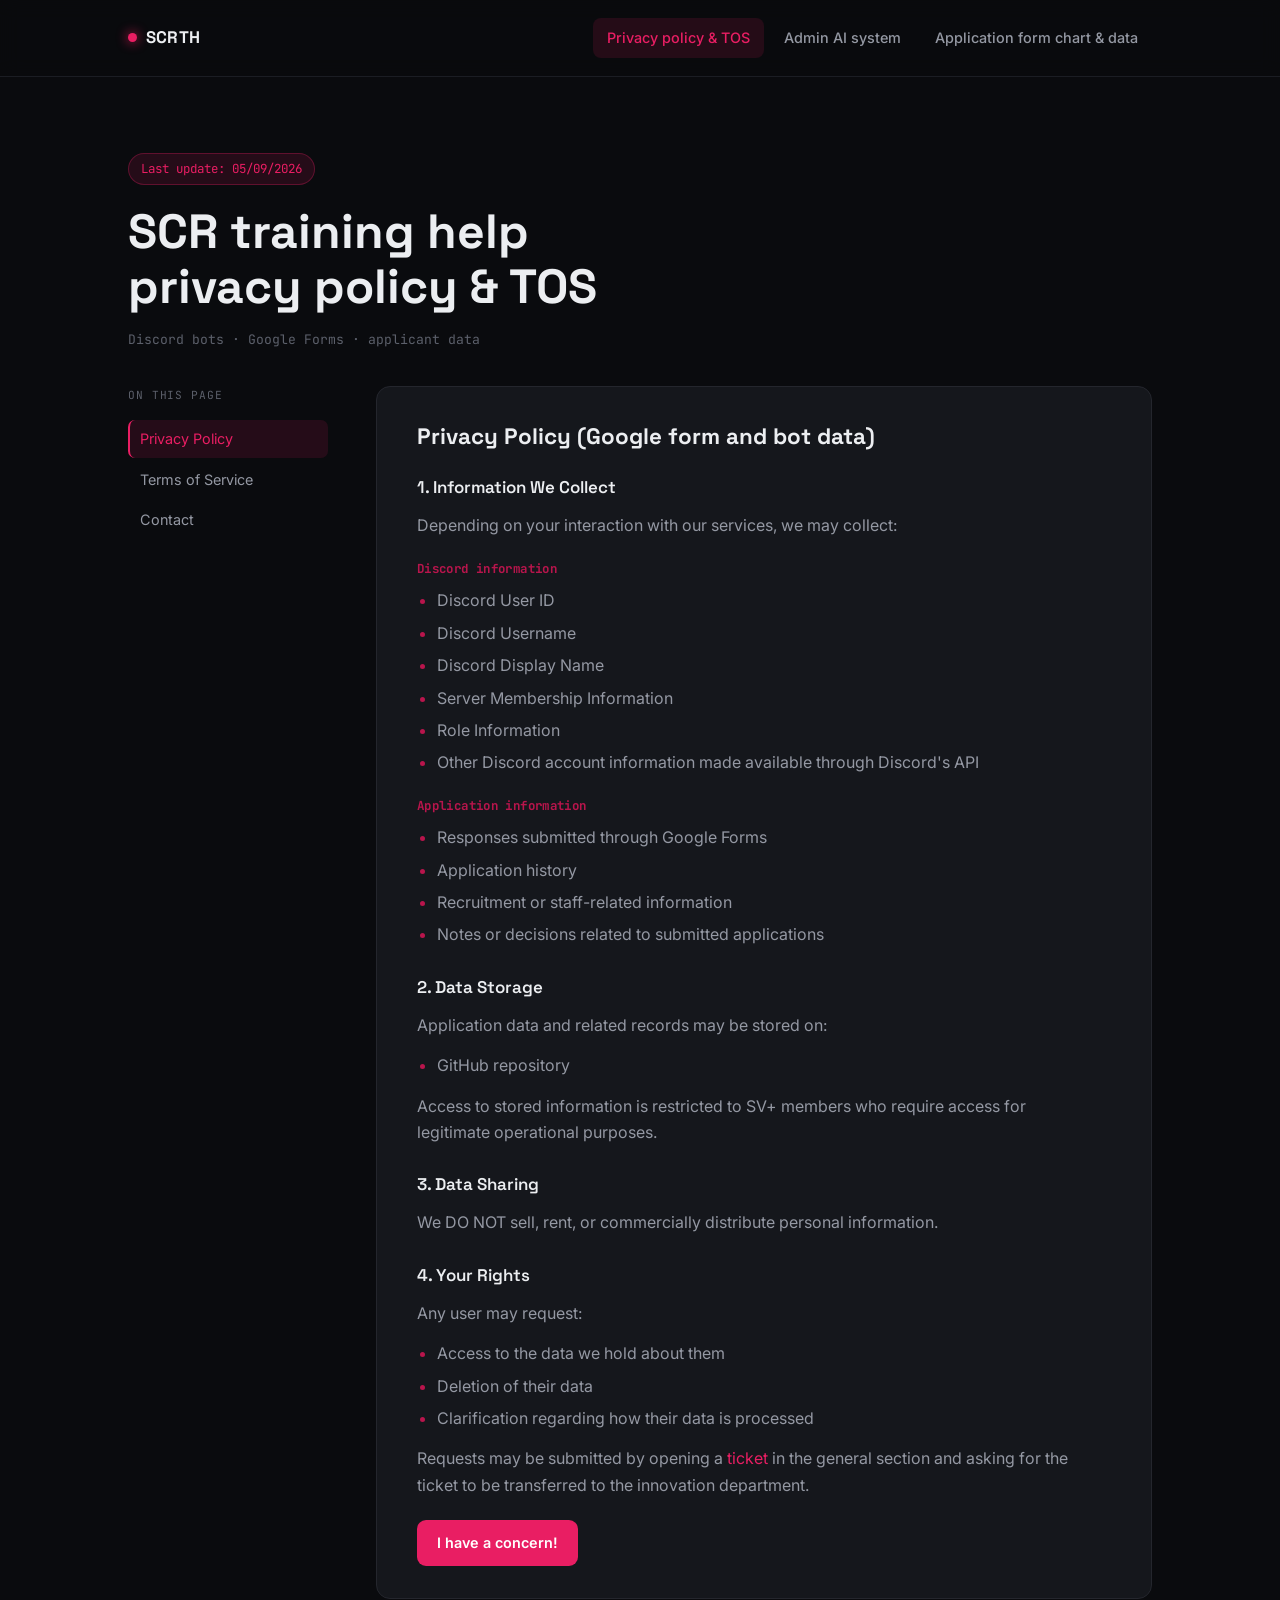
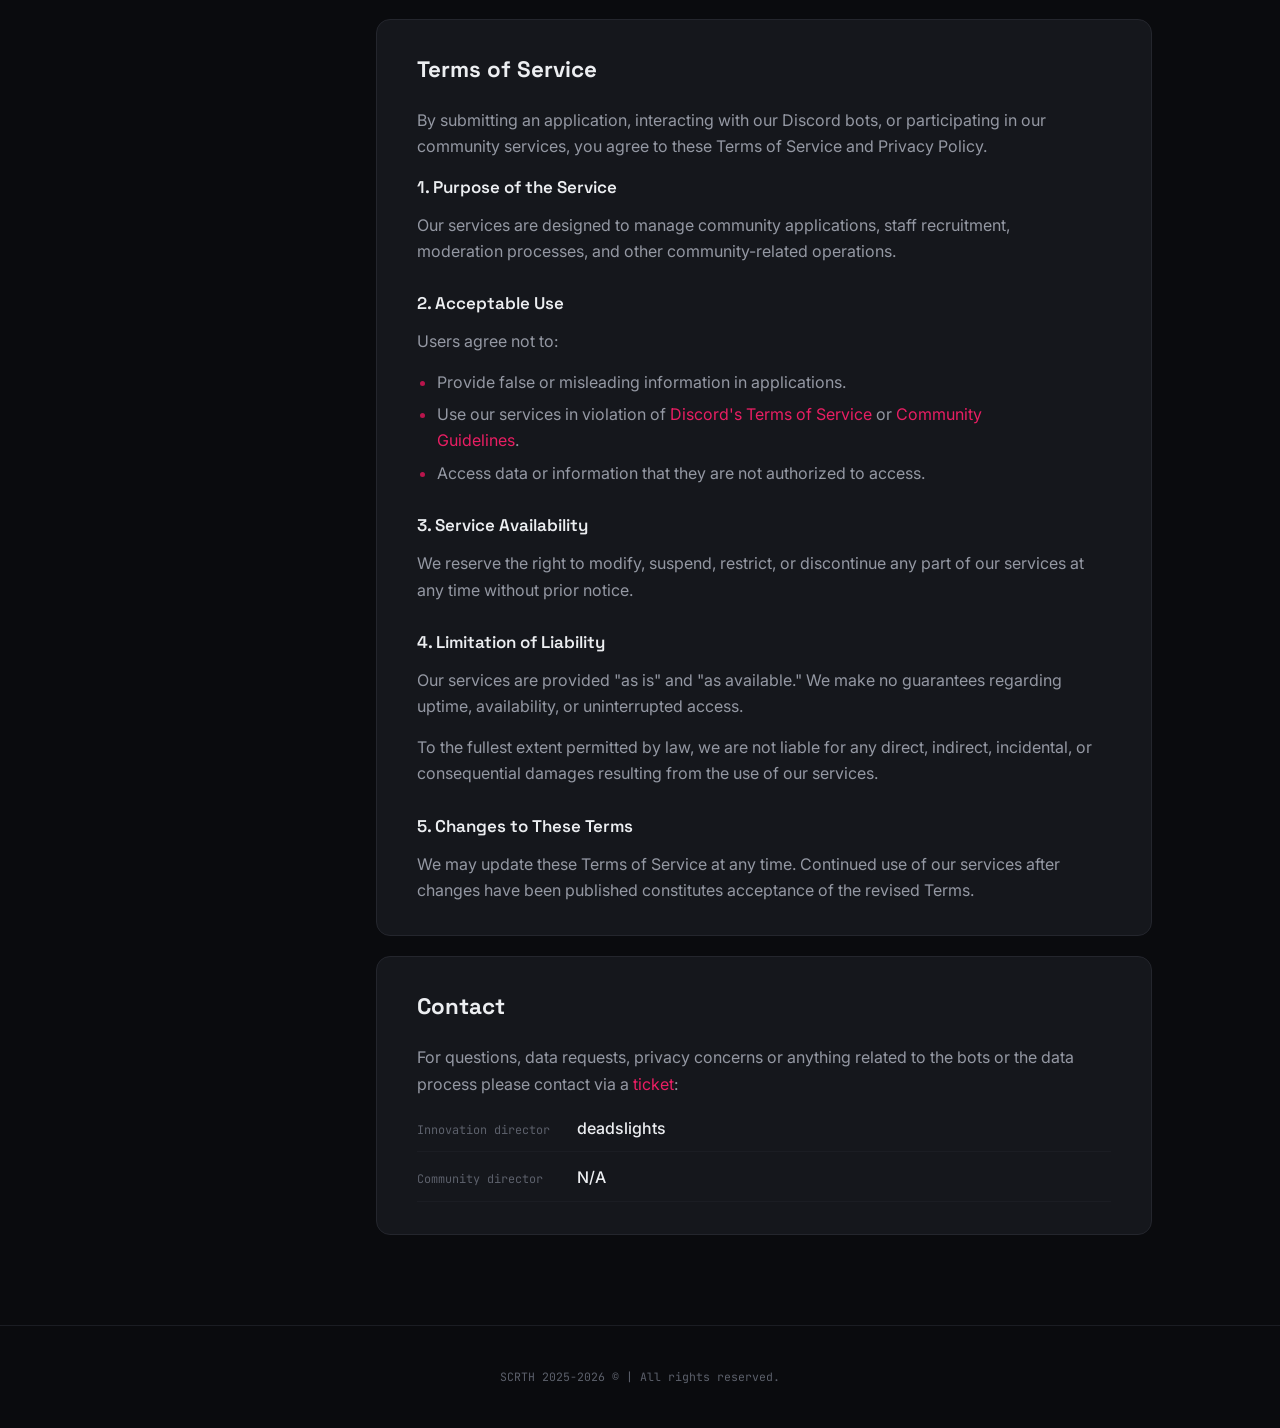
==== index.html @ 55c72d07 "Add files via upload" ====
<!DOCTYPE html>
<html lang="fr">
<head>
<meta charset="UTF-8">
<meta name="viewport" content="width=device-width, initial-scale=1.0">
<title>SCRTH — Privacy Policy &amp; TOS</title>
<link rel="stylesheet" href="style.css">
</head>
<body>

<header class="site-header">
  <div class="header-inner">
    <span class="brand">SCRTH</span>
    <nav class="top-nav" aria-label="Navigation principale">
      <a href="index.html" class="active">Privacy policy &amp; TOS</a>
      <a href="admin-ai-system.html">Admin AI system</a>
      <a href="application-form-chart-data.html">Application form chart &amp; data</a>
    </nav>
    <button class="nav-toggle" id="navToggle" aria-label="Ouvrir le menu" aria-expanded="false">
      <span></span><span></span><span></span>
    </button>
  </div>
  <nav class="mobile-nav" id="mobileNav" aria-label="Navigation mobile">
    <a href="index.html" class="active">Privacy policy &amp; TOS</a>
    <a href="admin-ai-system.html">Admin AI system</a>
    <a href="application-form-chart-data.html">Application form chart &amp; data</a>
  </nav>
</header>

<main>
  <section class="hero">
    <span class="eyebrow">Last update: 05/09/2026</span>
    <h1>SCR training help<br>privacy policy &amp; TOS</h1>
    <p class="updated">Discord bots · Google Forms · applicant data</p>
  </section>

  <div class="page">
    <aside class="toc" aria-label="Table des matières">
      <p class="toc-label">On this page</p>
      <a href="#privacy-policy">Privacy Policy</a>
      <a href="#terms-of-service">Terms of Service</a>
      <a href="#contact">Contact</a>
    </aside>

    <article class="content">

      <section class="card" id="privacy-policy">
        <h2>Privacy Policy (Google form and bot data)</h2>

        <h3>1. Information We Collect</h3>
        <p>Depending on your interaction with our services, we may collect:</p>

        <h4>Discord information</h4>
        <ul>
          <li>Discord User ID</li>
          <li>Discord Username</li>
          <li>Discord Display Name</li>
          <li>Server Membership Information</li>
          <li>Role Information</li>
          <li>Other Discord account information made available through Discord's API</li>
        </ul>

        <h4>Application information</h4>
        <ul>
          <li>Responses submitted through Google Forms</li>
          <li>Application history</li>
          <li>Recruitment or staff-related information</li>
          <li>Notes or decisions related to submitted applications</li>
        </ul>

        <h3>2. Data Storage</h3>
        <p>Application data and related records may be stored on:</p>
        <ul>
          <li>GitHub repository</li>
        </ul>
        <p>Access to stored information is restricted to SV+ members who require access for legitimate operational purposes.</p>

        <h3>3. Data Sharing</h3>
        <p>We DO NOT sell, rent, or commercially distribute personal information.</p>

        <h3>4. Your Rights</h3>
        <p>Any user may request:</p>
        <ul>
          <li>Access to the data we hold about them</li>
          <li>Deletion of their data</li>
          <li>Clarification regarding how their data is processed</li>
        </ul>
        <p>Requests may be submitted by opening a <a href="https://discord.com/channels/1421603145074737254/1421763128852615219" target="_blank" rel="noopener">ticket</a> in the general section and asking for the ticket to be transferred to the innovation department.</p>

        <a class="cta" href="https://discord.com/channels/1421603145074737254/1421763128852615219" target="_blank" rel="noopener">I have a concern!</a>
      </section>

      <section class="card" id="terms-of-service">
        <h2>Terms of Service</h2>
        <p>By submitting an application, interacting with our Discord bots, or participating in our community services, you agree to these Terms of Service and Privacy Policy.</p>

        <h3>1. Purpose of the Service</h3>
        <p>Our services are designed to manage community applications, staff recruitment, moderation processes, and other community-related operations.</p>

        <h3>2. Acceptable Use</h3>
        <p>Users agree not to:</p>
        <ul>
          <li>Provide false or misleading information in applications.</li>
          <li>Use our services in violation of <a href="https://discord.com/terms" target="_blank" rel="noopener">Discord's Terms of Service</a> or <a href="https://discord.com/guidelines" target="_blank" rel="noopener">Community Guidelines</a>.</li>
          <li>Access data or information that they are not authorized to access.</li>
        </ul>

        <h3>3. Service Availability</h3>
        <p>We reserve the right to modify, suspend, restrict, or discontinue any part of our services at any time without prior notice.</p>

        <h3>4. Limitation of Liability</h3>
        <p>Our services are provided "as is" and "as available." We make no guarantees regarding uptime, availability, or uninterrupted access.</p>
        <p>To the fullest extent permitted by law, we are not liable for any direct, indirect, incidental, or consequential damages resulting from the use of our services.</p>

        <h3>5. Changes to These Terms</h3>
        <p>We may update these Terms of Service at any time. Continued use of our services after changes have been published constitutes acceptance of the revised Terms.</p>
      </section>

      <section class="card" id="contact">
        <h2>Contact</h2>
        <p>For questions, data requests, privacy concerns or anything related to the bots or the data process please contact via a <a href="https://discord.com/channels/1421603145074737254/1421763128852615219" target="_blank" rel="noopener">ticket</a>:</p>

        <dl class="contact-list">
          <div>
            <dt>Innovation director</dt>
            <dd>deadslights</dd>
          </div>
          <div>
            <dt>Community director</dt>
            <dd>N/A</dd>
          </div>
        </dl>
      </section>

    </article>
  </div>
</main>

<footer class="site-footer">
  <p>SCRTH 2025-2026 © | All rights reserved.</p>
</footer>

<script src="script.js"></script>
</body>
</html>
---- style.css ----
/* ============================================================
   SCRTH — visual identity inspired by sectly.online
   Dark dev-portfolio surface, amber signal accent, mono tags.
   ============================================================ */

@import url('https://fonts.googleapis.com/css2?family=Space+Grotesk:wght@500;600;700&family=Inter:wght@400;500;600&family=JetBrains+Mono:wght@400;500&display=swap');

:root{
  --bg:            #0a0b0e;
  --bg-raised:     #131519;
  --bg-card:       #15171c;
  --border:        #24262d;
  --border-soft:   #1b1d23;
  --text:          #eceef1;
  --text-dim:      #9498a3;
  --text-faint:    #5c606b;
  --accent:        #e91e63;
  --accent-dim:    #b8154c;
  --accent-soft:   rgba(233, 30, 99, 0.12);

  --font-display: 'Space Grotesk', 'Inter', sans-serif;
  --font-body: 'Inter', -apple-system, BlinkMacSystemFont, 'Segoe UI', sans-serif;
  --font-mono: 'JetBrains Mono', ui-monospace, monospace;
}

*{ box-sizing: border-box; }
html{ scroll-behavior: smooth; }
@media (prefers-reduced-motion: reduce){ html{ scroll-behavior: auto; } }

body{
  margin: 0;
  background: var(--bg);
  color: var(--text);
  font-family: var(--font-body);
  line-height: 1.65;
  -webkit-font-smoothing: antialiased;
}

a{ color: var(--accent); text-decoration: none; }
a:hover{ color: #ff6b9a; }
a:focus-visible, button:focus-visible{
  outline: 2px solid var(--accent);
  outline-offset: 3px;
}

code, .mono{ font-family: var(--font-mono); }

/* ---------- Header ---------- */

.site-header{
  position: sticky;
  top: 0;
  z-index: 30;
  background: rgba(10, 11, 14, 0.85);
  backdrop-filter: blur(10px);
  border-bottom: 1px solid var(--border-soft);
}

.header-inner{
  max-width: 1080px;
  margin: 0 auto;
  padding: 18px 28px;
  display: flex;
  align-items: center;
  justify-content: space-between;
  gap: 24px;
}

.brand{
  display: flex;
  align-items: center;
  gap: 9px;
  font-family: var(--font-display);
  font-weight: 700;
  font-size: 1.05rem;
  letter-spacing: 0.01em;
  color: var(--text);
}
.brand::before{
  content: "";
  width: 9px;
  height: 9px;
  border-radius: 50%;
  background: var(--accent);
  box-shadow: 0 0 12px var(--accent);
}

.top-nav{ display: flex; gap: 6px; }

.top-nav a{
  font-size: 0.9rem;
  font-weight: 500;
  color: var(--text-dim);
  padding: 8px 14px;
  border-radius: 8px;
}
.top-nav a:hover{ color: var(--text); background: var(--bg-raised); }
.top-nav a.active{ color: var(--accent); background: var(--accent-soft); }

.nav-toggle{
  display: none;
  flex-direction: column;
  gap: 5px;
  background: none;
  border: 1px solid var(--border);
  border-radius: 8px;
  padding: 10px 12px;
  cursor: pointer;
}
.nav-toggle span{ width: 18px; height: 2px; background: var(--text); display: block; }

.mobile-nav{
  display: none;
  flex-direction: column;
  background: var(--bg-raised);
  border-top: 1px solid var(--border-soft);
}
.mobile-nav a{
  color: var(--text-dim);
  font-size: 0.95rem;
  font-weight: 500;
  padding: 14px 28px;
  border-bottom: 1px solid var(--border-soft);
}
.mobile-nav a.active{ color: var(--accent); }
.mobile-nav.open{ display: flex; }

@media (max-width: 760px){
  .top-nav{ display: none; }
  .nav-toggle{ display: flex; }
}

/* ---------- Hero ---------- */

.hero{
  max-width: 1080px;
  margin: 0 auto;
  padding: 76px 28px 36px;
}

.eyebrow{
  display: inline-block;
  font-family: var(--font-mono);
  font-size: 0.78rem;
  color: var(--accent);
  background: var(--accent-soft);
  border: 1px solid rgba(233, 30, 99, 0.3);
  padding: 5px 12px;
  border-radius: 999px;
  margin-bottom: 20px;
}

.hero h1{
  font-family: var(--font-display);
  font-weight: 700;
  font-size: clamp(2rem, 4.5vw, 3rem);
  line-height: 1.14;
  margin: 0 0 14px;
  max-width: 18ch;
  color: var(--text);
}

.hero .updated{
  font-family: var(--font-mono);
  font-size: 0.82rem;
  color: var(--text-faint);
  margin: 0;
}

/* ---------- Layout: TOC + content ---------- */

.page{
  max-width: 1080px;
  margin: 0 auto;
  padding: 0 28px 90px;
  display: grid;
  grid-template-columns: 200px 1fr;
  gap: 48px;
  align-items: start;
}

.toc{
  position: sticky;
  top: 96px;
  display: flex;
  flex-direction: column;
  gap: 3px;
}

.toc-label{
  font-family: var(--font-mono);
  font-size: 0.7rem;
  letter-spacing: 0.08em;
  text-transform: uppercase;
  color: var(--text-faint);
  margin: 0 0 12px;
}

.toc a{
  color: var(--text-dim);
  font-size: 0.9rem;
  padding: 7px 10px;
  border-radius: 7px;
  border-left: 2px solid transparent;
}
.toc a:hover{ color: var(--text); background: var(--bg-raised); }
.toc a.is-active{ color: var(--accent); border-left-color: var(--accent); background: var(--accent-soft); }

@media (max-width: 760px){
  .page{ grid-template-columns: 1fr; }
  .toc{
    position: static;
    flex-direction: row;
    flex-wrap: wrap;
    gap: 8px;
    margin-bottom: 28px;
    padding-bottom: 20px;
    border-bottom: 1px solid var(--border-soft);
  }
  .toc-label{ width: 100%; }
}

.content{ display: flex; flex-direction: column; gap: 20px; }

.card{
  background: var(--bg-card);
  border: 1px solid var(--border);
  border-radius: 14px;
  padding: 32px clamp(20px, 4vw, 40px);
}

.card h2{
  font-family: var(--font-display);
  font-size: 1.4rem;
  font-weight: 700;
  margin: 0 0 18px;
  color: var(--text);
}

.card h3{
  font-family: var(--font-display);
  font-size: 1.06rem;
  font-weight: 600;
  margin: 26px 0 10px;
  color: var(--text);
}
.card h3:first-of-type{ margin-top: 4px; }

.card h4{
  font-family: var(--font-mono);
  font-size: 0.78rem;
  letter-spacing: 0.03em;
  color: var(--accent-dim);
  margin: 20px 0 8px;
}

.card p{ margin: 0 0 14px; max-width: 68ch; color: var(--text-dim); }
.card p:last-child{ margin-bottom: 0; }

.card ul{ margin: 0 0 14px; padding-left: 20px; max-width: 62ch; color: var(--text-dim); }
.card li{ margin-bottom: 6px; }
.card li::marker{ color: var(--accent-dim); }

.cta{
  display: inline-block;
  margin-top: 8px;
  padding: 11px 20px;
  background: var(--accent);
  color: #fff !important;
  font-weight: 600;
  font-size: 0.9rem;
  border-radius: 9px;
}
.cta:hover{ background: #ff4f85; color: #fff !important; }

.contact-list{ display: grid; gap: 12px; margin: 18px 0 0; }
.contact-list > div{
  display: flex;
  align-items: baseline;
  gap: 10px;
  padding-bottom: 10px;
  border-bottom: 1px solid var(--border-soft);
}
.contact-list dt{
  font-family: var(--font-mono);
  font-size: 0.74rem;
  color: var(--text-faint);
  min-width: 150px;
}
.contact-list dd{ margin: 0; font-weight: 500; color: var(--text); }

/* ---------- Badges / pills (tech-tag style, sectly-inspired) ---------- */

.badge-row{ display: flex; flex-wrap: wrap; gap: 8px; margin: 6px 0 18px; }
.badge{
  font-family: var(--font-mono);
  font-size: 0.75rem;
  color: var(--text-dim);
  background: var(--bg-raised);
  border: 1px solid var(--border);
  padding: 5px 11px;
  border-radius: 999px;
}
.badge.accent{ color: var(--accent); border-color: rgba(233, 30, 99, 0.3); background: var(--accent-soft); }

/* ---------- Form embed ---------- */

.form-embed{
  margin-top: 20px;
  border: 1px solid var(--border);
  border-radius: 12px;
  overflow: hidden;
  background: var(--bg-raised);
}
.form-embed iframe{
  width: 100%;
  height: 640px;
  border: 0;
  display: block;
  filter: invert(0.92) hue-rotate(180deg);
}
.form-embed-fallback{
  padding: 16px 20px;
  font-size: 0.85rem;
  color: var(--text-faint);
}

/* ---------- Coming-soon chart placeholder ---------- */

.chart-placeholder{
  display: flex;
  align-items: flex-end;
  gap: 10px;
  height: 140px;
  margin: 22px 0 24px;
  padding: 0 4px;
}
.chart-placeholder .bar{
  flex: 1;
  background: linear-gradient(180deg, var(--accent-soft), transparent);
  border: 1px dashed rgba(233, 30, 99, 0.35);
  border-bottom: none;
  border-radius: 6px 6px 0 0;
}
.chart-note{
  font-family: var(--font-mono);
  font-size: 0.78rem;
  color: var(--text-faint);
}
.quote{
  margin: 18px 0 0;
  padding-left: 16px;
  border-left: 2px solid var(--accent);
  color: var(--text-dim);
  font-style: italic;
}
.quote cite{
  display: block;
  margin-top: 6px;
  font-style: normal;
  font-family: var(--font-mono);
  font-size: 0.78rem;
  color: var(--text-faint);
}

/* ---------- Footer ---------- */

.site-footer{
  text-align: center;
  padding: 30px;
  font-family: var(--font-mono);
  font-size: 0.72rem;
  color: var(--text-faint);
  border-top: 1px solid var(--border-soft);
}
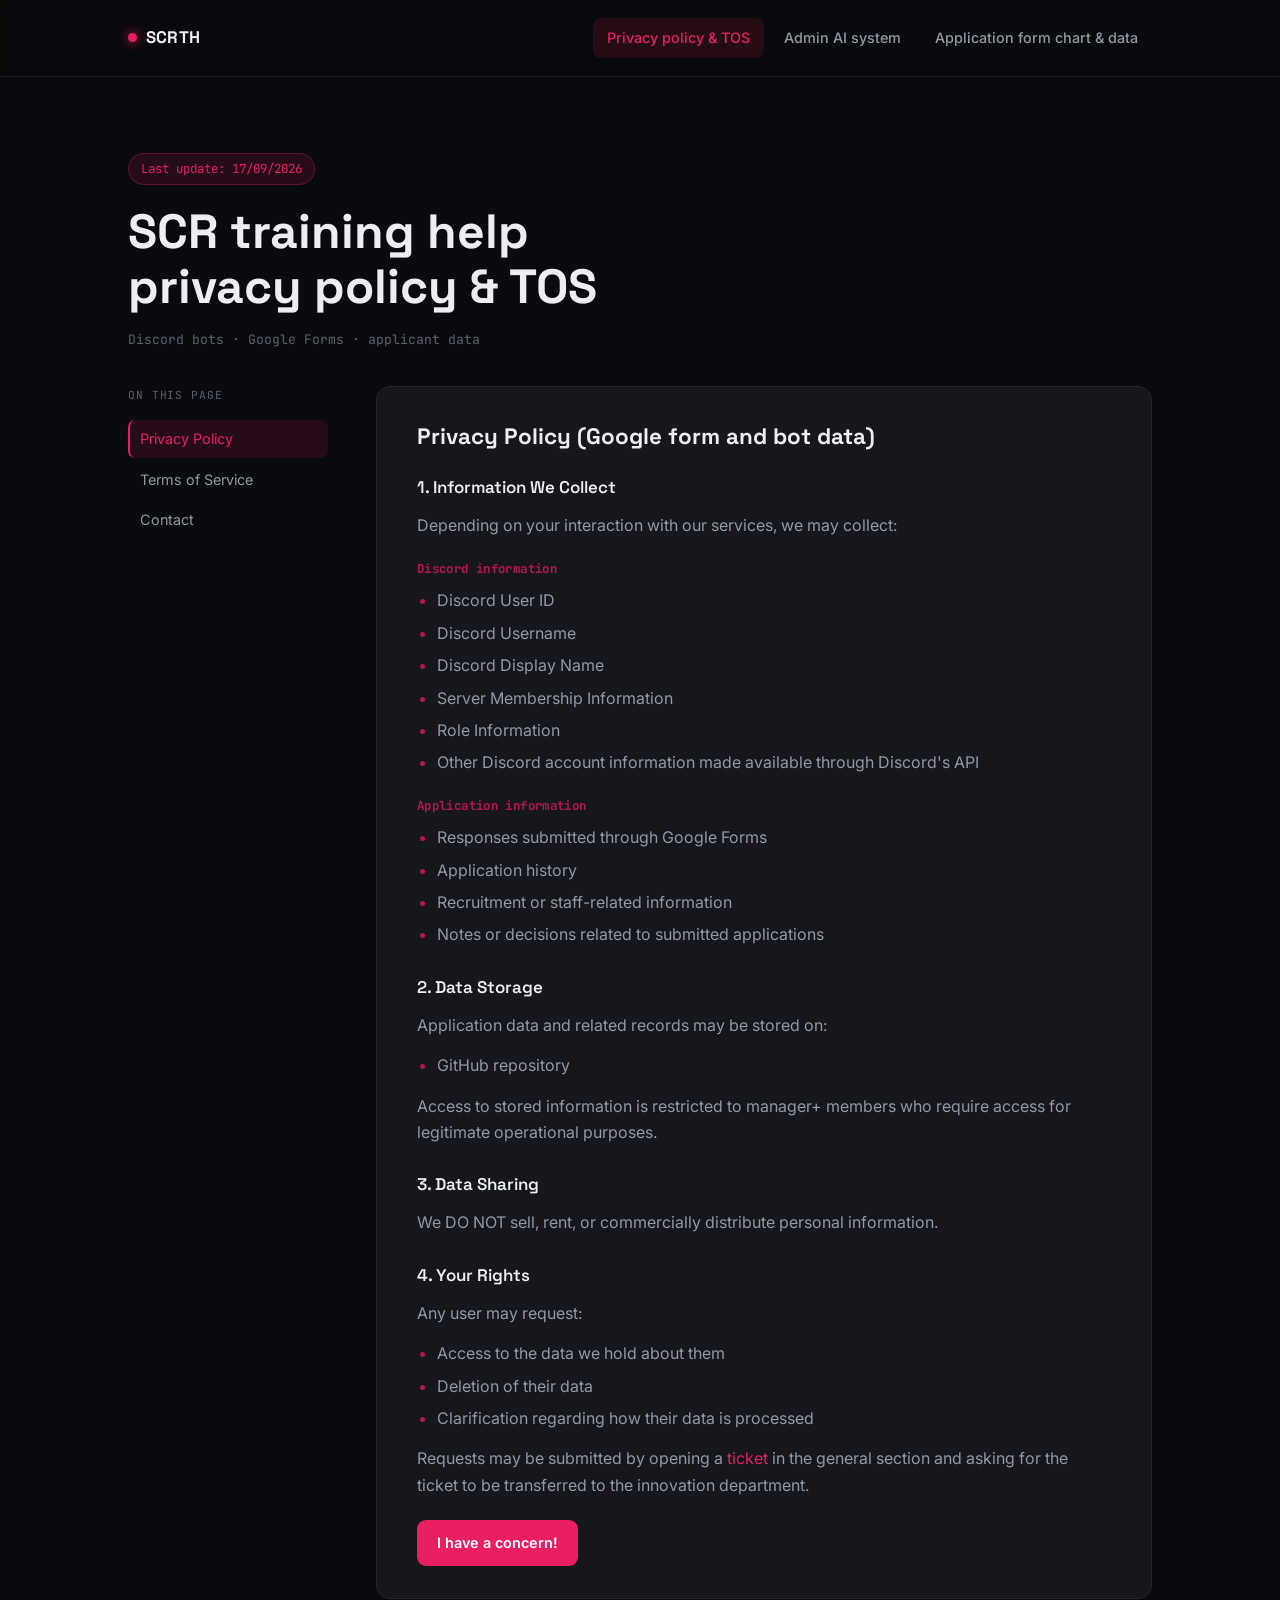
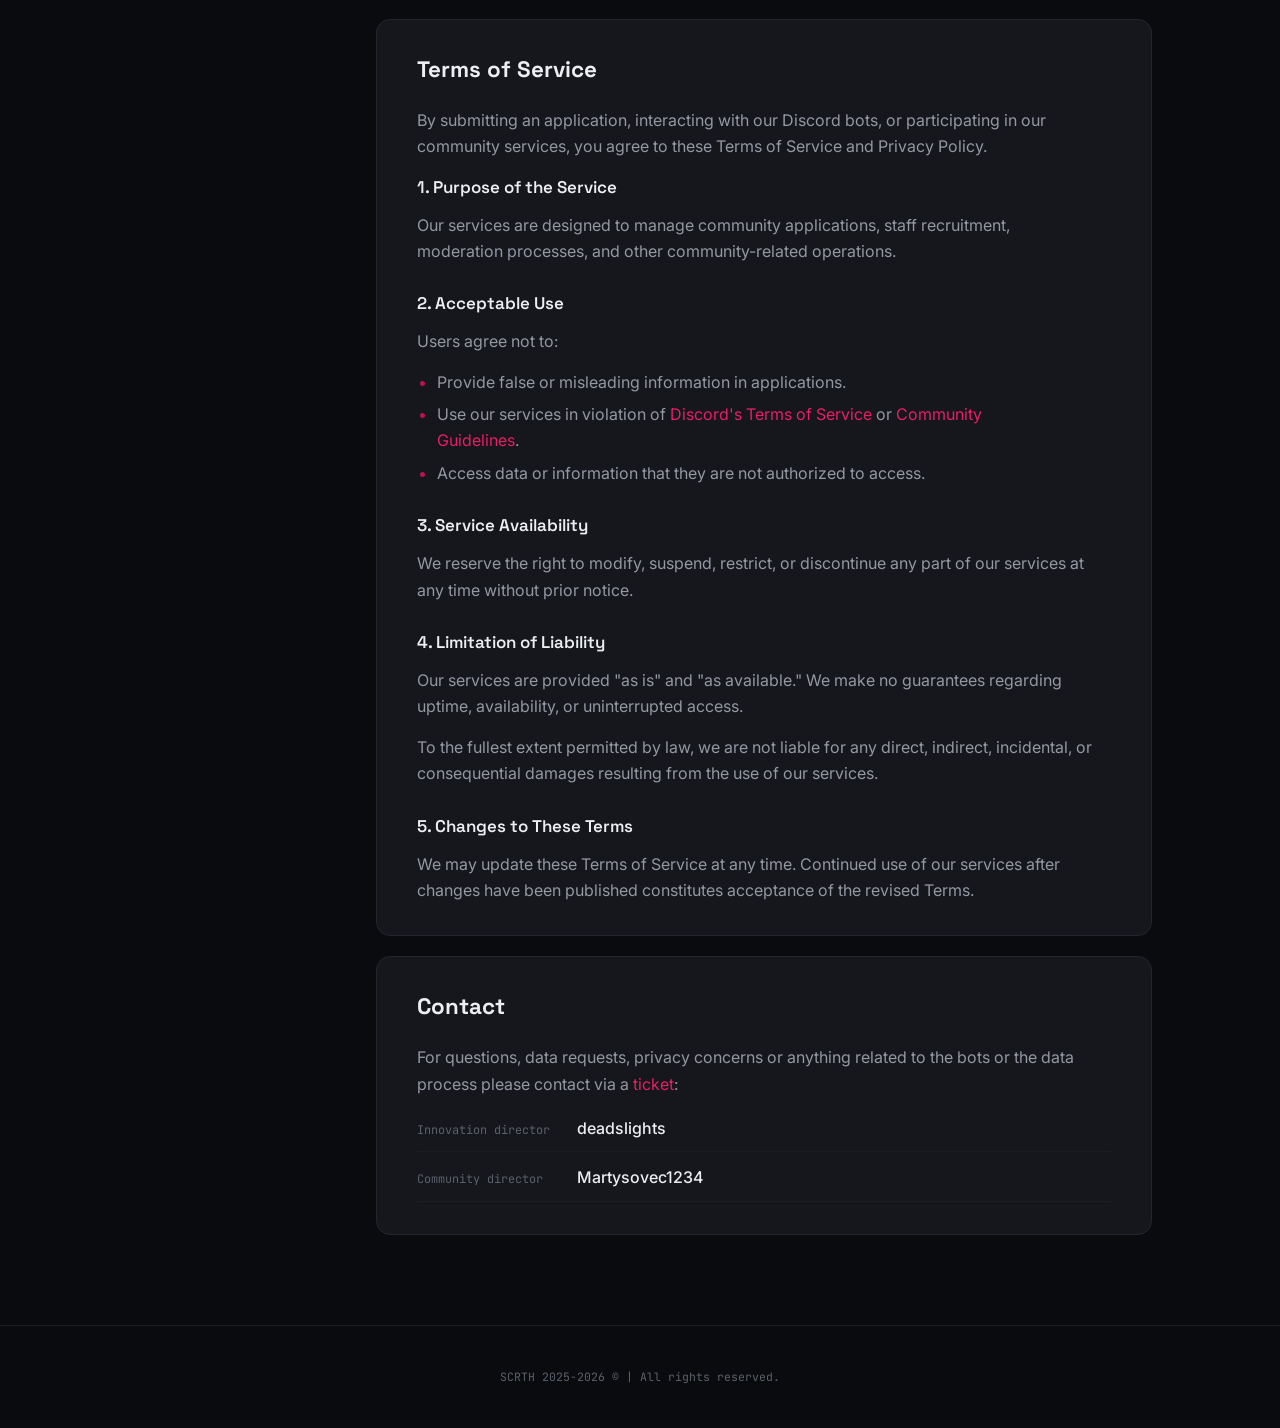
==== commit 848cc45c: "applied some changes" ====
--- a/index.html
+++ b/index.html
@@ -29,7 +29,7 @@
 
 <main>
   <section class="hero">
-    <span class="eyebrow">Last update: 05/09/2026</span>
+    <span class="eyebrow">Last update: 17/09/2026</span>
     <h1>SCR training help<br>privacy policy &amp; TOS</h1>
     <p class="updated">Discord bots · Google Forms · applicant data</p>
   </section>
@@ -73,7 +73,7 @@
         <ul>
           <li>GitHub repository</li>
         </ul>
-        <p>Access to stored information is restricted to SV+ members who require access for legitimate operational purposes.</p>
+        <p>Access to stored information is restricted to manager+ members who require access for legitimate operational purposes.</p>
 
         <h3>3. Data Sharing</h3>
         <p>We DO NOT sell, rent, or commercially distribute personal information.</p>
@@ -127,7 +127,7 @@
           </div>
           <div>
             <dt>Community director</dt>
-            <dd>N/A</dd>
+            <dd>Martysovec1234</dd>
           </div>
         </dl>
       </section>
--- a/style.css
+++ b/style.css
@@ -1,8 +1,3 @@
-/* ============================================================
-   SCRTH — visual identity inspired by sectly.online
-   Dark dev-portfolio surface, amber signal accent, mono tags.
-   ============================================================ */
-
 @import url('https://fonts.googleapis.com/css2?family=Space+Grotesk:wght@500;600;700&family=Inter:wght@400;500;600&family=JetBrains+Mono:wght@400;500&display=swap');
 
 :root{
@@ -45,7 +40,6 @@
 
 code, .mono{ font-family: var(--font-mono); }
 
-/* ---------- Header ---------- */
 
 .site-header{
   position: sticky;
@@ -130,7 +124,6 @@
   .nav-toggle{ display: flex; }
 }
 
-/* ---------- Hero ---------- */
 
 .hero{
   max-width: 1080px;
@@ -167,7 +160,6 @@
   margin: 0;
 }
 
-/* ---------- Layout: TOC + content ---------- */
 
 .page{
   max-width: 1080px;
@@ -289,7 +281,6 @@
 }
 .contact-list dd{ margin: 0; font-weight: 500; color: var(--text); }
 
-/* ---------- Badges / pills (tech-tag style, sectly-inspired) ---------- */
 
 .badge-row{ display: flex; flex-wrap: wrap; gap: 8px; margin: 6px 0 18px; }
 .badge{
@@ -303,7 +294,6 @@
 }
 .badge.accent{ color: var(--accent); border-color: rgba(233, 30, 99, 0.3); background: var(--accent-soft); }
 
-/* ---------- Form embed ---------- */
 
 .form-embed{
   margin-top: 20px;
@@ -325,8 +315,6 @@
   color: var(--text-faint);
 }
 
-/* ---------- Coming-soon chart placeholder ---------- */
-
 .chart-placeholder{
   display: flex;
   align-items: flex-end;
@@ -363,7 +351,6 @@
   color: var(--text-faint);
 }
 
-/* ---------- Footer ---------- */
 
 .site-footer{
   text-align: center;
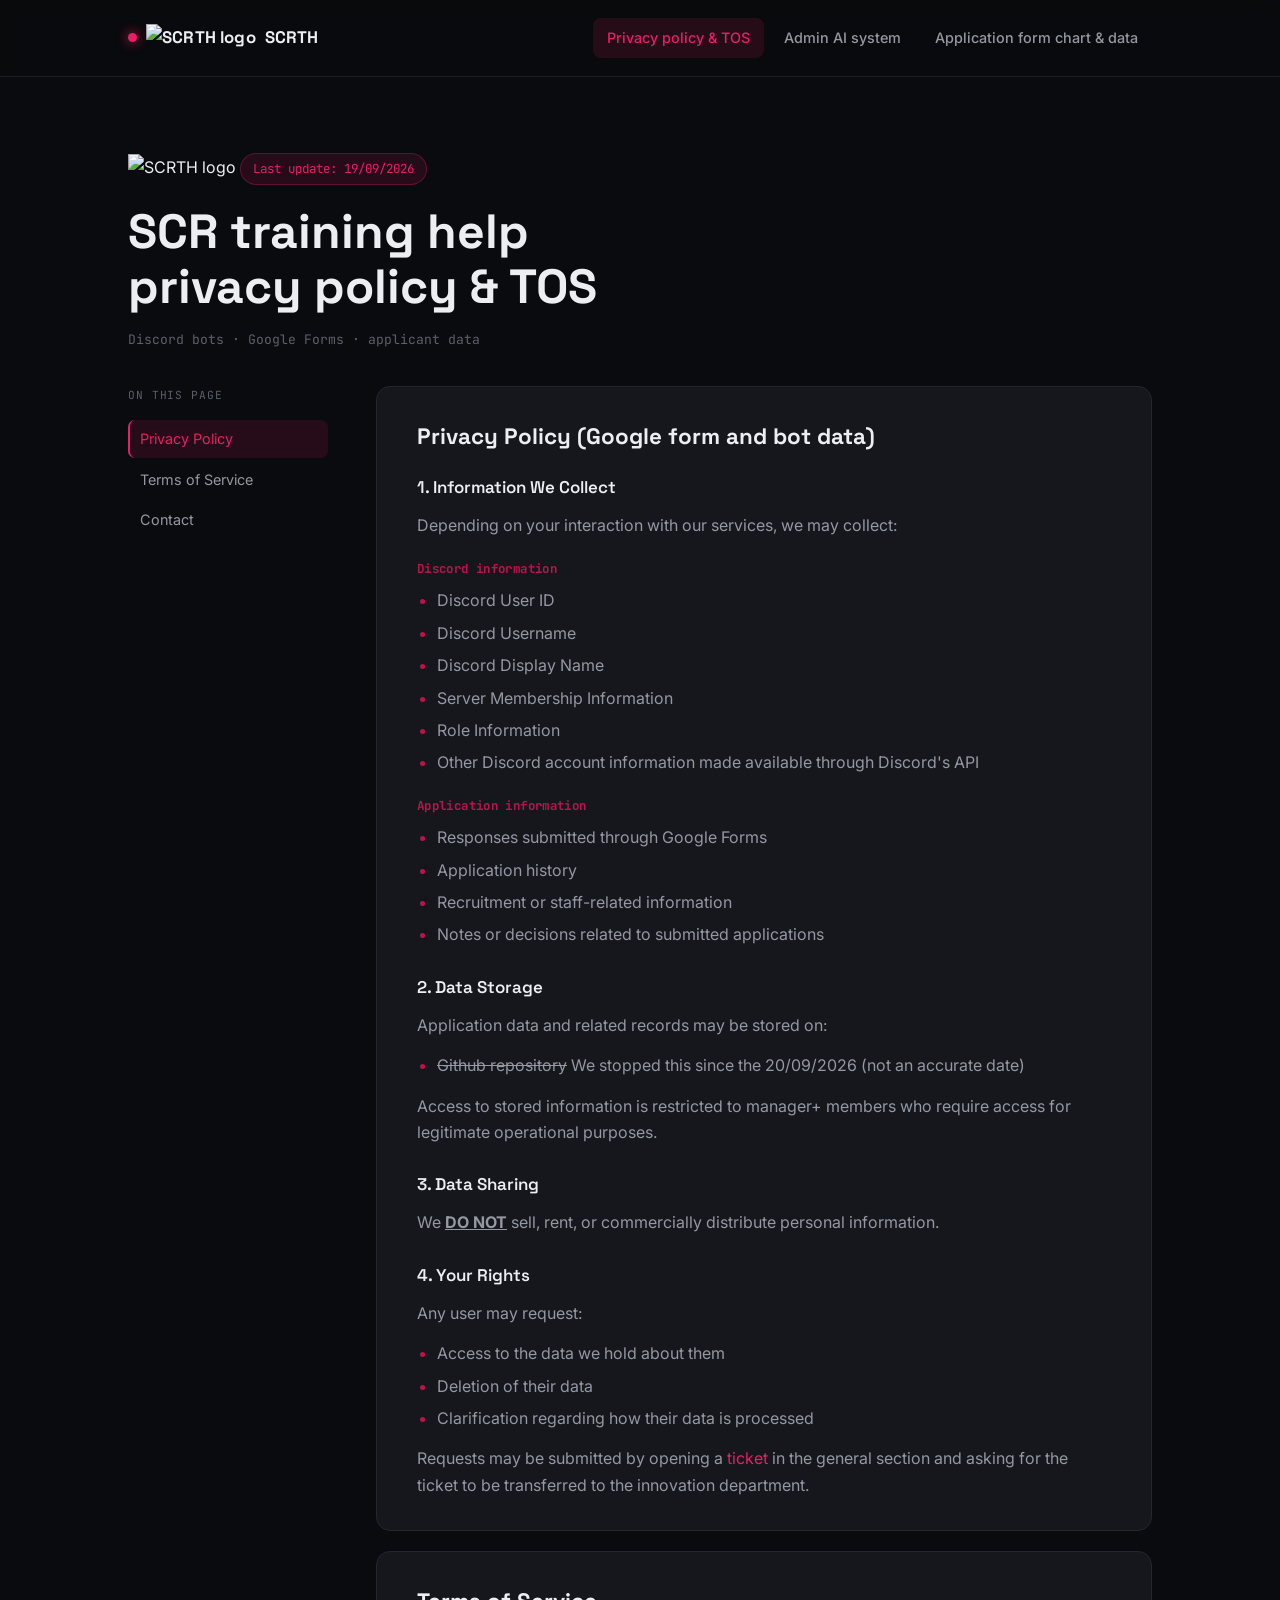
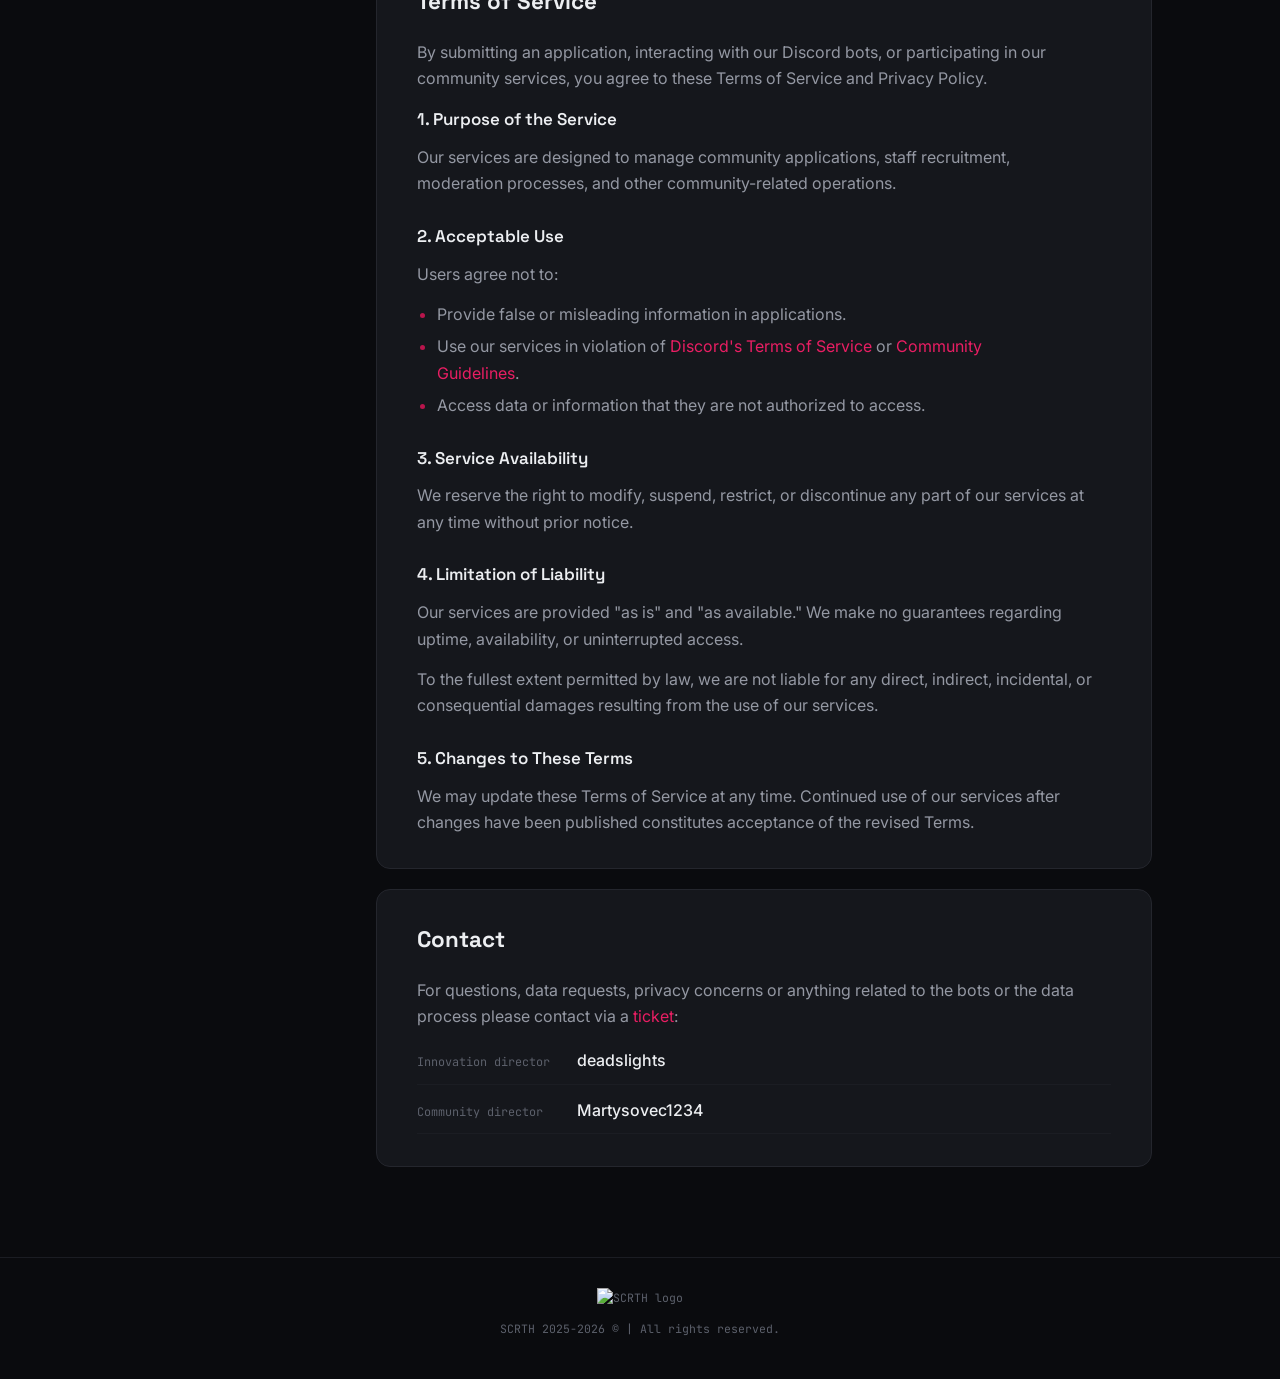
==== commit c8b03505: "another total revamp" ====
--- a/index.html
+++ b/index.html
@@ -10,7 +10,10 @@
 
 <header class="site-header">
   <div class="header-inner">
-    <span class="brand">SCRTH</span>
+    <a class="brand" href="index.html" aria-label="SCRTH home">
+      <img src="https://images-ext-1.discordapp.net/external/XIGW6-AkXgL-zKJ_PazqP3YEymlPN2k58WCnh7IZr3c/https/message.style/cdn/images/fde4f74bac334b68717dabf56c3a1e40126b37e0a6cb617ad4eac33b327ba5ea.png?format=webp&amp;quality=lossless" alt="SCRTH logo">
+      <span>SCRTH</span>
+    </a>
     <nav class="top-nav" aria-label="Navigation principale">
       <a href="index.html" class="active">Privacy policy &amp; TOS</a>
       <a href="admin-ai-system.html">Admin AI system</a>
@@ -29,7 +32,8 @@
 
 <main>
   <section class="hero">
-    <span class="eyebrow">Last update: 17/09/2026</span>
+    <img class="hero-logo" src="https://images-ext-1.discordapp.net/external/XIGW6-AkXgL-zKJ_PazqP3YEymlPN2k58WCnh7IZr3c/https/message.style/cdn/images/fde4f74bac334b68717dabf56c3a1e40126b37e0a6cb617ad4eac33b327ba5ea.png?format=webp&amp;quality=lossless" alt="SCRTH logo">
+    <span class="eyebrow">Last update: 19/09/2026</span>
     <h1>SCR training help<br>privacy policy &amp; TOS</h1>
     <p class="updated">Discord bots · Google Forms · applicant data</p>
   </section>
@@ -71,12 +75,12 @@
         <h3>2. Data Storage</h3>
         <p>Application data and related records may be stored on:</p>
         <ul>
-          <li>GitHub repository</li>
+          <li><s>Github repository</s> We stopped this since the 20/09/2026 (not an accurate date)</li>
         </ul>
         <p>Access to stored information is restricted to manager+ members who require access for legitimate operational purposes.</p>
 
         <h3>3. Data Sharing</h3>
-        <p>We DO NOT sell, rent, or commercially distribute personal information.</p>
+        <p>We <strong><u>DO NOT</u></strong> sell, rent, or commercially distribute personal information.</p>
 
         <h3>4. Your Rights</h3>
         <p>Any user may request:</p>
@@ -87,7 +91,6 @@
         </ul>
         <p>Requests may be submitted by opening a <a href="https://discord.com/channels/1421603145074737254/1421763128852615219" target="_blank" rel="noopener">ticket</a> in the general section and asking for the ticket to be transferred to the innovation department.</p>
 
-        <a class="cta" href="https://discord.com/channels/1421603145074737254/1421763128852615219" target="_blank" rel="noopener">I have a concern!</a>
       </section>
 
       <section class="card" id="terms-of-service">
@@ -137,6 +140,7 @@
 </main>
 
 <footer class="site-footer">
+  <img src="https://images-ext-1.discordapp.net/external/XIGW6-AkXgL-zKJ_PazqP3YEymlPN2k58WCnh7IZr3c/https/message.style/cdn/images/fde4f74bac334b68717dabf56c3a1e40126b37e0a6cb617ad4eac33b327ba5ea.png?format=webp&amp;quality=lossless" alt="SCRTH logo">
   <p>SCRTH 2025-2026 © | All rights reserved.</p>
 </footer>
 
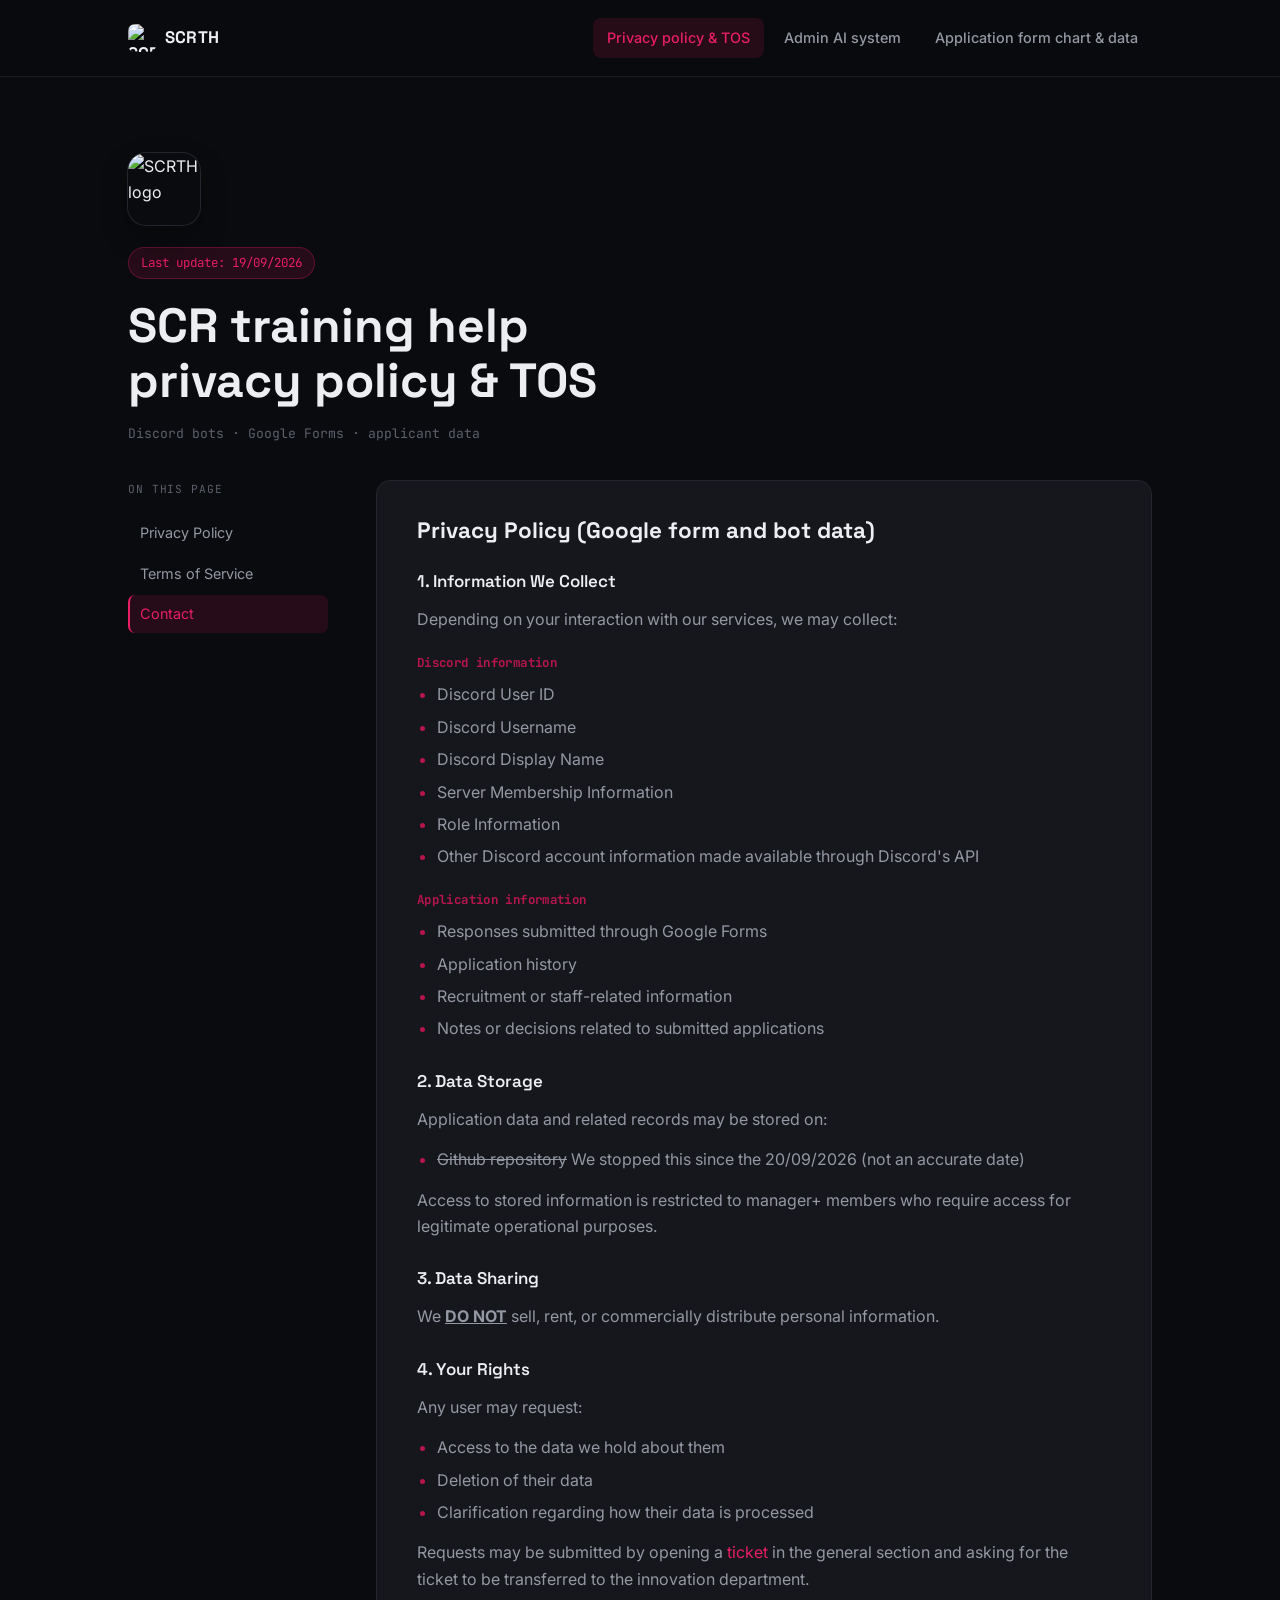
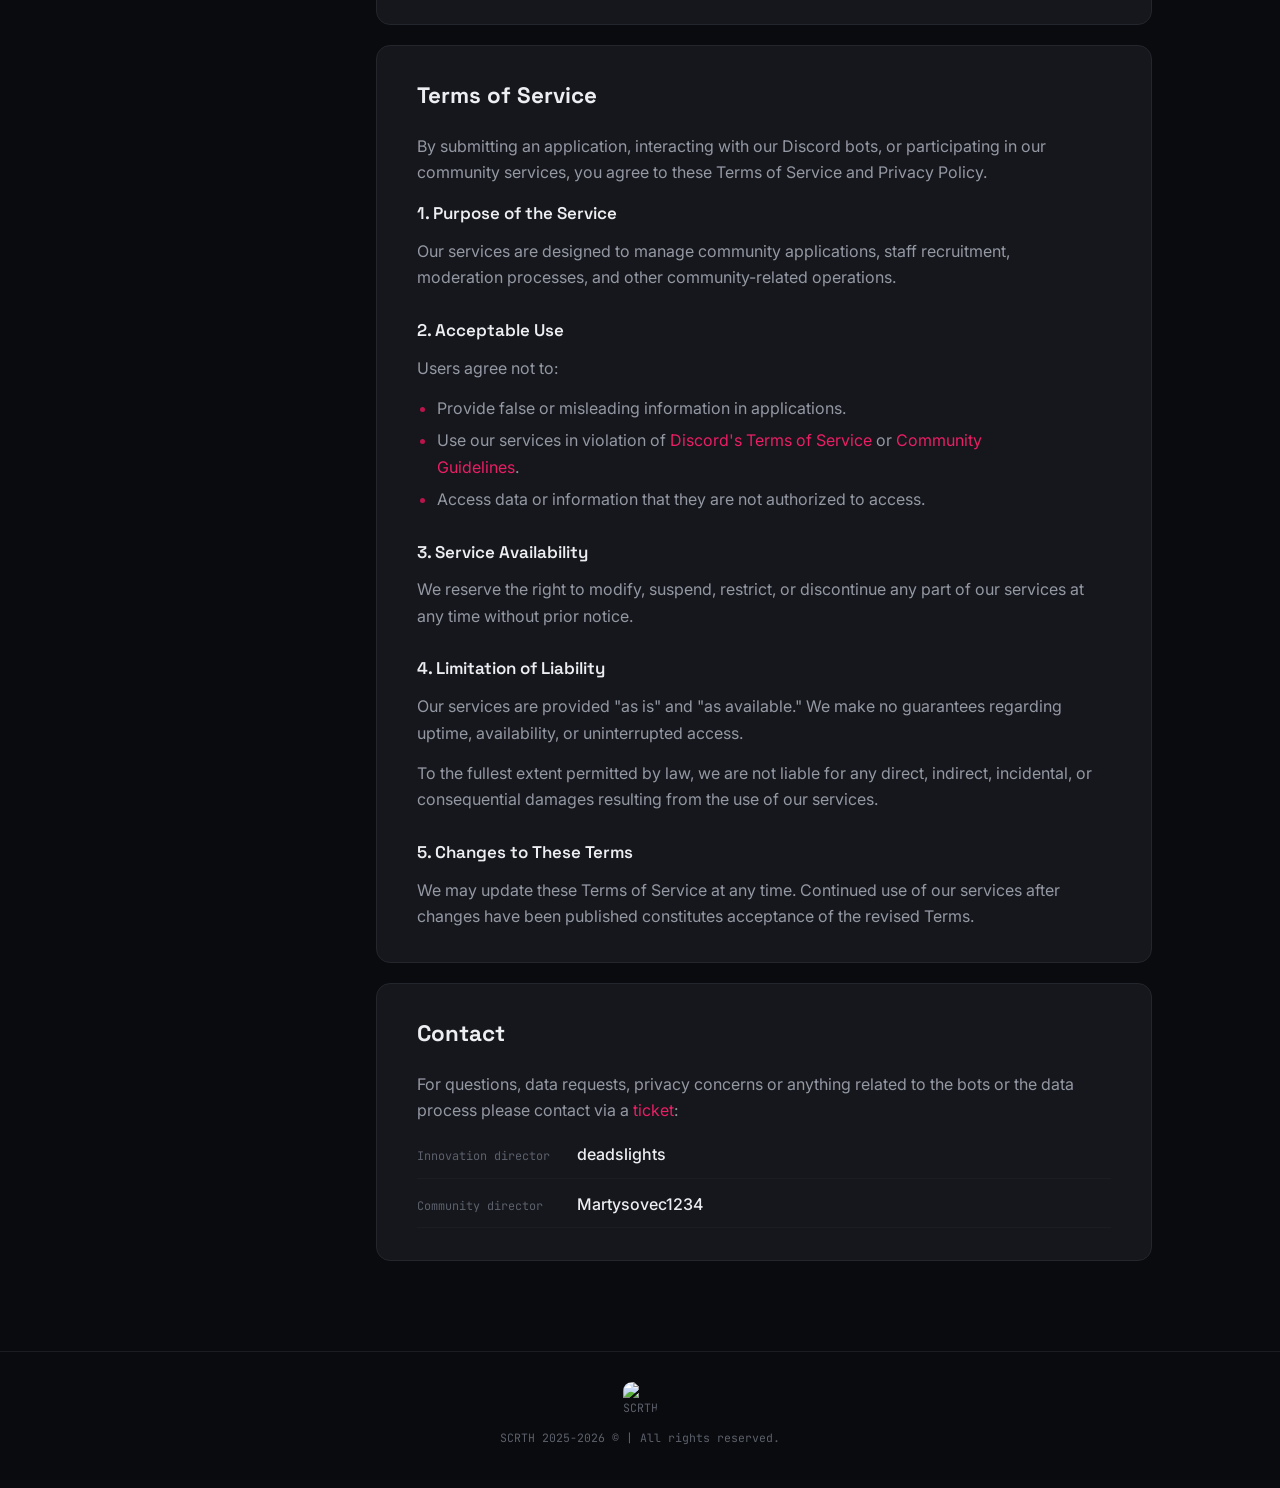
==== commit f6ea25ed: "revaaaaaaaaaaamp" ====
--- a/index.html
+++ b/index.html
@@ -4,6 +4,7 @@
 <meta charset="UTF-8">
 <meta name="viewport" content="width=device-width, initial-scale=1.0">
 <title>SCRTH — Privacy Policy &amp; TOS</title>
+<link rel="icon" type="image/webp" href="https://images-ext-1.discordapp.net/external/XIGW6-AkXgL-zKJ_PazqP3YEymlPN2k58WCnh7IZr3c/https/message.style/cdn/images/fde4f74bac334b68717dabf56c3a1e40126b37e0a6cb617ad4eac33b327ba5ea.png?format=webp&amp;quality=lossless">
 <link rel="stylesheet" href="style.css">
 </head>
 <body>
--- a/style.css
+++ b/style.css
@@ -40,6 +40,7 @@
 
 code, .mono{ font-family: var(--font-mono); }
 
+/* ---------- Header ---------- */
 
 .site-header{
   position: sticky;
@@ -70,13 +71,16 @@
   letter-spacing: 0.01em;
   color: var(--text);
 }
-.brand::before{
-  content: "";
-  width: 9px;
-  height: 9px;
-  border-radius: 50%;
-  background: var(--accent);
-  box-shadow: 0 0 12px var(--accent);
+.brand img{
+  width: 28px;
+  height: 28px;
+  object-fit: contain;
+  border-radius: 7px;
+  transition: transform 220ms ease, filter 220ms ease;
+}
+.brand:hover img{
+  transform: rotate(-7deg) scale(1.12);
+  filter: drop-shadow(0 0 8px rgba(233, 30, 99, 0.55));
 }
 
 .top-nav{ display: flex; gap: 6px; }
@@ -87,8 +91,9 @@
   color: var(--text-dim);
   padding: 8px 14px;
   border-radius: 8px;
-}
-.top-nav a:hover{ color: var(--text); background: var(--bg-raised); }
+  transition: color 180ms ease, background 180ms ease, transform 180ms ease;
+}
+.top-nav a:hover{ color: var(--text); background: var(--bg-raised); transform: translateY(-2px); }
 .top-nav a.active{ color: var(--accent); background: var(--accent-soft); }
 
 .nav-toggle{
@@ -100,7 +105,9 @@
   border-radius: 8px;
   padding: 10px 12px;
   cursor: pointer;
-}
+  transition: border-color 180ms ease, transform 180ms ease, background 180ms ease;
+}
+.nav-toggle:hover{ border-color: var(--accent); background: var(--accent-soft); transform: translateY(-2px); }
 .nav-toggle span{ width: 18px; height: 2px; background: var(--text); display: block; }
 
 .mobile-nav{
@@ -115,7 +122,9 @@
   font-weight: 500;
   padding: 14px 28px;
   border-bottom: 1px solid var(--border-soft);
-}
+  transition: color 180ms ease, padding-left 180ms ease, background 180ms ease;
+}
+.mobile-nav a:hover{ color: var(--text); padding-left: 34px; background: var(--bg-card); }
 .mobile-nav a.active{ color: var(--accent); }
 .mobile-nav.open{ display: flex; }
 
@@ -124,11 +133,24 @@
   .nav-toggle{ display: flex; }
 }
 
+/* ---------- Hero ---------- */
 
 .hero{
   max-width: 1080px;
   margin: 0 auto;
   padding: 76px 28px 36px;
+  animation: rise-in 650ms ease both;
+}
+
+.hero-logo{
+  display: block;
+  width: 72px;
+  height: 72px;
+  object-fit: contain;
+  margin-bottom: 22px;
+  border-radius: 18px;
+  box-shadow: 0 0 0 1px var(--border), 0 12px 28px rgba(0, 0, 0, 0.28);
+  animation: logo-pop 700ms 100ms ease both;
 }
 
 .eyebrow{
@@ -160,6 +182,7 @@
   margin: 0;
 }
 
+/* ---------- Layout: TOC + content ---------- */
 
 .page{
   max-width: 1080px;
@@ -194,8 +217,9 @@
   padding: 7px 10px;
   border-radius: 7px;
   border-left: 2px solid transparent;
-}
-.toc a:hover{ color: var(--text); background: var(--bg-raised); }
+  transition: color 180ms ease, background 180ms ease, border-color 180ms ease, transform 180ms ease;
+}
+.toc a:hover{ color: var(--text); background: var(--bg-raised); transform: translateX(4px); }
 .toc a.is-active{ color: var(--accent); border-left-color: var(--accent); background: var(--accent-soft); }
 
 @media (max-width: 760px){
@@ -219,6 +243,13 @@
   border: 1px solid var(--border);
   border-radius: 14px;
   padding: 32px clamp(20px, 4vw, 40px);
+  animation: card-in 650ms ease both;
+}
+.card:hover{
+  border-color: rgba(233, 30, 99, 0.35);
+  box-shadow: 0 16px 34px rgba(0, 0, 0, 0.18);
+  transform: translateY(-2px);
+  transition: border-color 220ms ease, box-shadow 220ms ease, transform 220ms ease;
 }
 
 .card h2{
@@ -252,18 +283,6 @@
 .card ul{ margin: 0 0 14px; padding-left: 20px; max-width: 62ch; color: var(--text-dim); }
 .card li{ margin-bottom: 6px; }
 .card li::marker{ color: var(--accent-dim); }
-
-.cta{
-  display: inline-block;
-  margin-top: 8px;
-  padding: 11px 20px;
-  background: var(--accent);
-  color: #fff !important;
-  font-weight: 600;
-  font-size: 0.9rem;
-  border-radius: 9px;
-}
-.cta:hover{ background: #ff4f85; color: #fff !important; }
 
 .contact-list{ display: grid; gap: 12px; margin: 18px 0 0; }
 .contact-list > div{
@@ -281,6 +300,7 @@
 }
 .contact-list dd{ margin: 0; font-weight: 500; color: var(--text); }
 
+/* ---------- Badges / pills (tech-tag style, sectly-inspired) ---------- */
 
 .badge-row{ display: flex; flex-wrap: wrap; gap: 8px; margin: 6px 0 18px; }
 .badge{
@@ -291,9 +311,12 @@
   border: 1px solid var(--border);
   padding: 5px 11px;
   border-radius: 999px;
-}
+  transition: border-color 180ms ease, color 180ms ease, transform 180ms ease;
+}
+.badge:hover{ border-color: var(--accent); color: var(--text); transform: translateY(-2px); }
 .badge.accent{ color: var(--accent); border-color: rgba(233, 30, 99, 0.3); background: var(--accent-soft); }
 
+/* ---------- Form embed ---------- */
 
 .form-embed{
   margin-top: 20px;
@@ -315,21 +338,75 @@
   color: var(--text-faint);
 }
 
-.chart-placeholder{
+/* ---------- Application chart ---------- */
+
+.chart{
+  margin: 24px 0 28px;
+  padding: 18px 18px 16px;
+  border: 1px solid var(--border);
+  border-radius: 12px;
+  background: var(--bg-raised);
+}
+.chart-legend{
   display: flex;
-  align-items: flex-end;
-  gap: 10px;
-  height: 140px;
-  margin: 22px 0 24px;
-  padding: 0 4px;
-}
-.chart-placeholder .bar{
-  flex: 1;
-  background: linear-gradient(180deg, var(--accent-soft), transparent);
-  border: 1px dashed rgba(233, 30, 99, 0.35);
-  border-bottom: none;
-  border-radius: 6px 6px 0 0;
-}
+  gap: 18px;
+  margin-bottom: 20px;
+  color: var(--text-dim);
+  font-family: var(--font-mono);
+  font-size: 0.72rem;
+}
+.chart-legend span{ display: inline-flex; align-items: center; gap: 7px; }
+.legend-dot{ width: 9px; height: 9px; border-radius: 50%; background: var(--accent); }
+.legend-dot.failed{ opacity: 0.42; }
+.chart-plot{ position: relative; padding-left: 28px; }
+.chart-grid{ position: absolute; inset: 0 0 30px 0; display: grid; grid-template-rows: repeat(7, 1fr); pointer-events: none; }
+.chart-grid span{ position: absolute; left: 0; transform: translateX(-100%); color: var(--text-faint); font-family: var(--font-mono); font-size: 0.62rem; line-height: 1; }
+.chart-grid span:nth-of-type(1){ top: 0; }
+.chart-grid span:nth-of-type(2){ top: 33.33%; }
+.chart-grid span:nth-of-type(3){ top: 66.66%; }
+.chart-grid span:nth-of-type(4){ bottom: 0; }
+.chart-grid i{ display: block; grid-column: 1; border-top: 1px dashed rgba(148, 152, 163, 0.22); }
+.chart-grid i:nth-of-type(1){ grid-row: 1; }
+.chart-grid i:nth-of-type(2){ grid-row: 3; }
+.chart-grid i:nth-of-type(3){ grid-row: 5; }
+.chart-bars{ position: relative; z-index: 1; display: flex; align-items: flex-end; gap: 10px; min-height: 220px; }
+.chart-group{ flex: 1; min-width: 62px; text-align: center; color: var(--text-dim); }
+.chart-group strong{ display: block; margin-top: 12px; font-family: var(--font-mono); font-size: 0.68rem; line-height: 1.25; }
+.passrate{ display: block; margin-top: 5px; color: var(--text-faint); font-family: var(--font-mono); font-size: 0.6rem; line-height: 1.25; white-space: nowrap; }
+.bar-pair{ display: flex; align-items: flex-end; justify-content: center; gap: 4px; height: 180px; border-bottom: 1px solid var(--border); }
+.chart-bar{ position: relative; display: block; width: min(22px, 38%); min-height: 3px; border-radius: 5px 5px 0 0; background: var(--category); animation: bar-grow 750ms 180ms cubic-bezier(.22, 1, .36, 1) both; }
+.chart-bar.failed{ opacity: 0.46; }
+.chart-bar b{ position: absolute; bottom: calc(100% + 5px); left: 50%; transform: translateX(-50%); color: var(--text); font-family: var(--font-mono); font-size: 0.68rem; font-weight: 500; }
+.category-ca{ --category: #245b9e; }
+.category-cd{ --category: var(--accent); }
+.category-om{ --category: #a6e8c0; }
+.category-ds{ --category: #f07828; }
+.category-gd{ --category: #e8c547; }
+.category-qd{ --category: #df3449; }
+.category-tsg{ --category: #47b875; }
+
+.data-table-wrap{ overflow-x: auto; border: 1px solid var(--border); border-radius: 10px; }
+.data-table{ width: 100%; min-width: 680px; border-collapse: collapse; font-size: 0.84rem; }
+.data-table caption{ position: absolute; width: 1px; height: 1px; overflow: hidden; clip: rect(0 0 0 0); }
+.data-table th, .data-table td{ padding: 13px 14px; text-align: center; border-bottom: 1px solid var(--border); white-space: nowrap; }
+.data-table thead th{ color: var(--text-dim); font-family: var(--font-mono); font-size: 0.72rem; font-weight: 500; }
+.data-table tbody th{ text-align: left; color: var(--text); }
+.data-table tbody td{ color: var(--text-dim); }
+.data-table tbody tr:last-child th, .data-table tbody tr:last-child td{ border-bottom: 0; }
+.data-table thead th:nth-child(2){ color: #5f93d4; }
+.data-table thead th:nth-child(3), .data-table thead th:nth-child(6){ color: var(--accent); }
+.data-table thead th:nth-child(4){ color: #a6e8c0; }
+.data-table thead th:nth-child(5){ color: #f07828; }
+.data-table thead th:nth-child(7){ color: #df3449; }
+.data-table thead th:nth-child(8){ color: #47b875; }
+
+.rules-intro{ color: var(--text-faint) !important; }
+.rules-list{ display: grid; gap: 10px; margin: 20px 0 0; padding: 0; list-style: none; }
+.rules-list li{ display: flex; align-items: center; gap: 14px; padding: 14px 16px; border: 1px solid var(--border); border-radius: 9px; background: var(--bg-raised); transition: border-color 180ms ease, transform 180ms ease; }
+.rules-list li:hover{ border-color: var(--accent); transform: translateX(5px); }
+.rules-list span{ color: var(--accent); font-family: var(--font-mono); font-size: 0.72rem; }
+.rules-list strong{ color: var(--text-dim); font-weight: 500; }
+
 .chart-note{
   font-family: var(--font-mono);
   font-size: 0.78rem;
@@ -351,6 +428,7 @@
   color: var(--text-faint);
 }
 
+/* ---------- Footer ---------- */
 
 .site-footer{
   text-align: center;
@@ -360,3 +438,23 @@
   color: var(--text-faint);
   border-top: 1px solid var(--border-soft);
 }
+.site-footer img{ width: 34px; height: 34px; object-fit: contain; display: block; margin: 0 auto 10px; border-radius: 9px; }
+
+@keyframes rise-in{ from{ opacity: 0; transform: translateY(12px); } to{ opacity: 1; transform: translateY(0); } }
+@keyframes card-in{ from{ opacity: 0; transform: translateY(16px); } to{ opacity: 1; transform: translateY(0); } }
+@keyframes logo-pop{ from{ opacity: 0; transform: scale(.82) rotate(-8deg); } to{ opacity: 1; transform: scale(1) rotate(0); } }
+@keyframes bar-grow{ from{ transform: scaleY(0); transform-origin: bottom; } to{ transform: scaleY(1); transform-origin: bottom; } }
+
+@media (prefers-reduced-motion: reduce){
+  *, *::before, *::after{ animation-duration: 0.01ms !important; animation-iteration-count: 1 !important; transition-duration: 0.01ms !important; }
+}
+
+@media (max-width: 600px){
+  .chart{ padding-inline: 10px; }
+  .chart-plot{ padding-left: 25px; }
+  .chart-bars{ gap: 5px; overflow-x: auto; padding: 0 4px 4px; }
+  .chart-group{ min-width: 48px; }
+  .chart-group strong{ font-size: 0.6rem; }
+  .passrate{ font-size: 0.55rem; }
+  .chart-bar{ width: 17px; }
+}
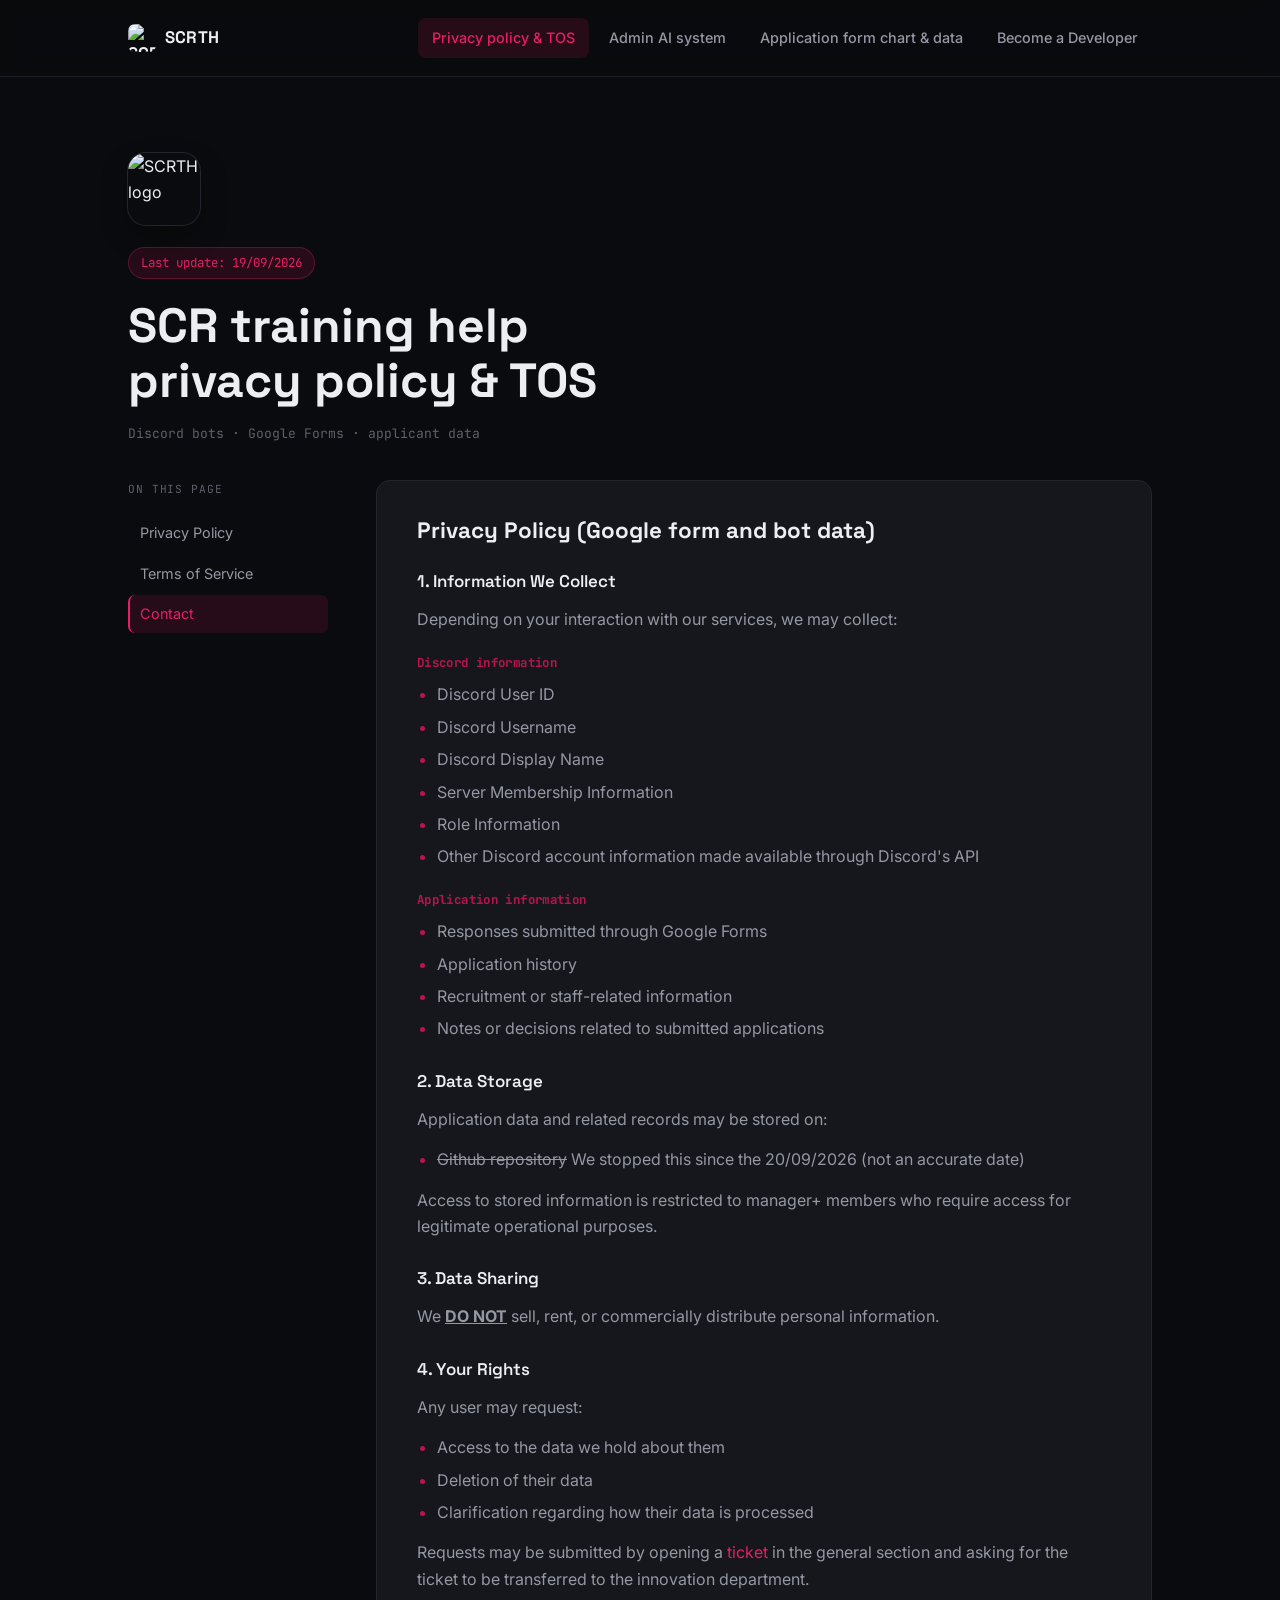
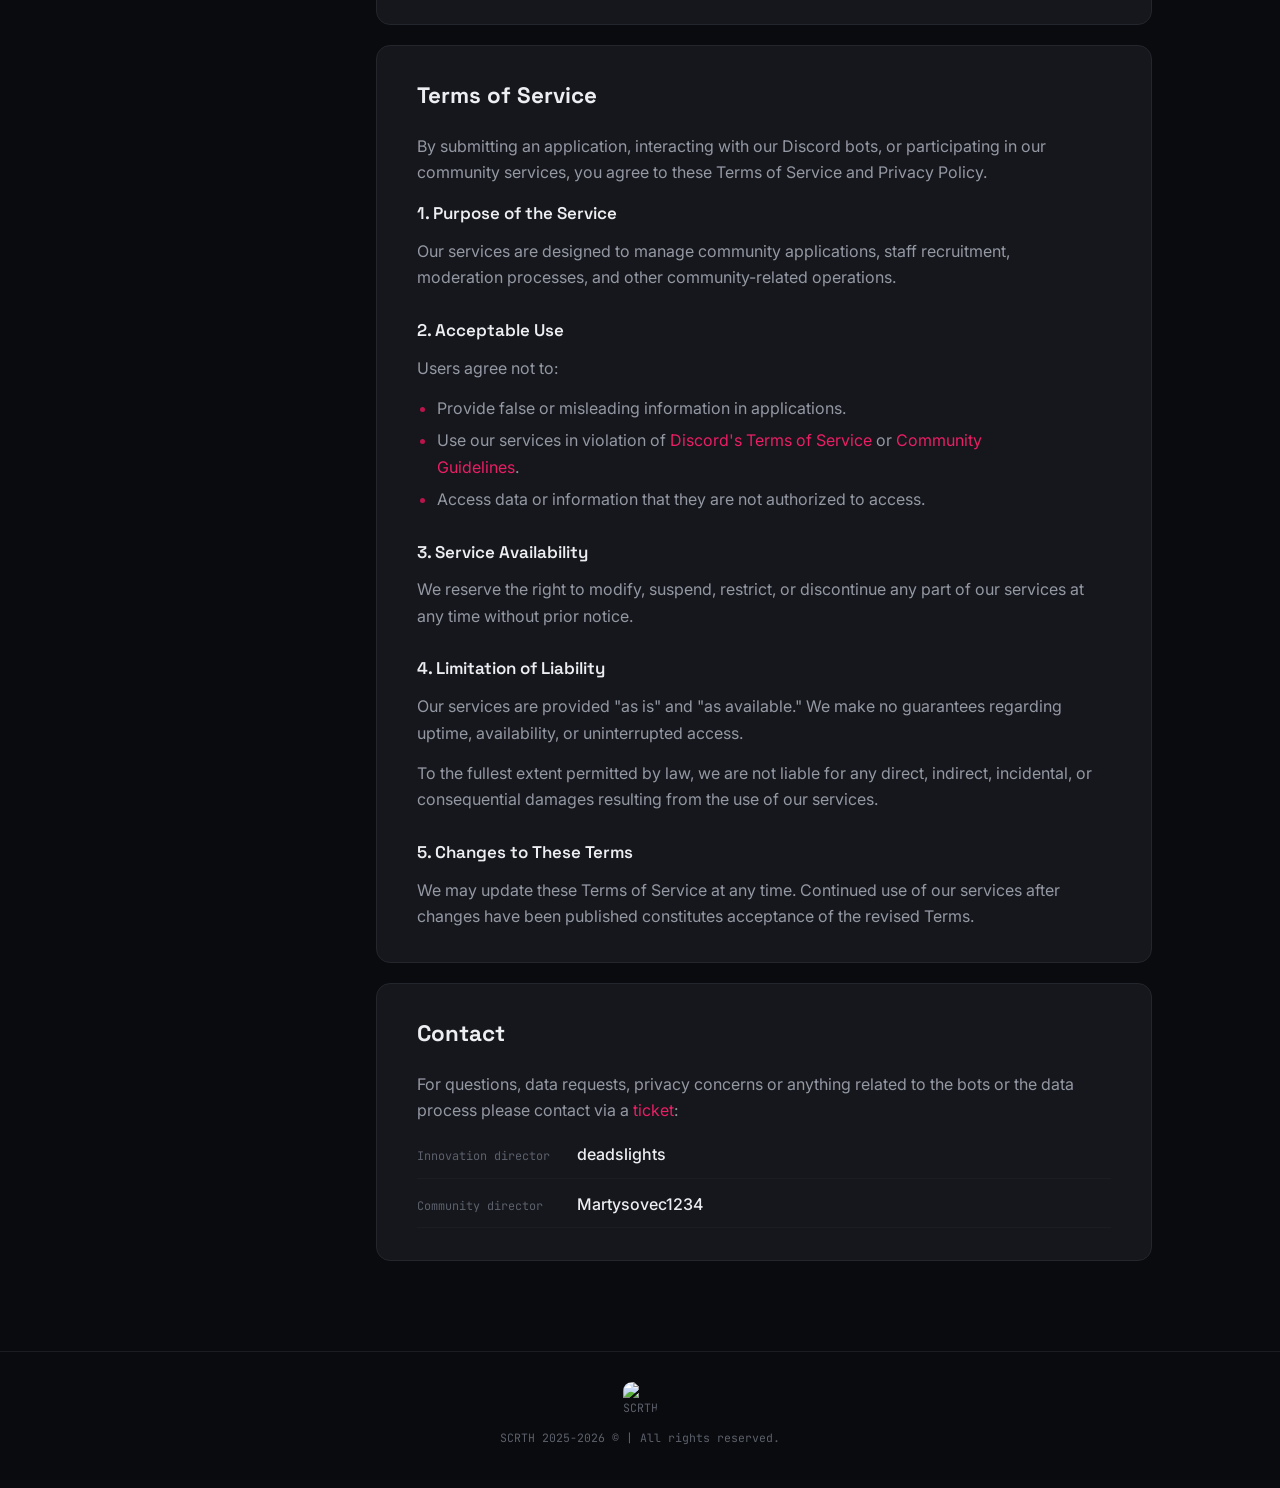
==== commit 096c5d16: "changed file for dev" ====
--- a/index.html
+++ b/index.html
@@ -19,6 +19,7 @@
       <a href="index.html" class="active">Privacy policy &amp; TOS</a>
       <a href="admin-ai-system.html">Admin AI system</a>
       <a href="application-form-chart-data.html">Application form chart &amp; data</a>
+      <a href="become-a-dev.html">Become a Developer</a>
     </nav>
     <button class="nav-toggle" id="navToggle" aria-label="Ouvrir le menu" aria-expanded="false">
       <span></span><span></span><span></span>
@@ -28,6 +29,7 @@
     <a href="index.html" class="active">Privacy policy &amp; TOS</a>
     <a href="admin-ai-system.html">Admin AI system</a>
     <a href="application-form-chart-data.html">Application form chart &amp; data</a>
+    <a href="become-a-dev.html">Become a Developer</a>
   </nav>
 </header>
 
--- a/style.css
+++ b/style.css
@@ -237,6 +237,7 @@
 }
 
 .content{ display: flex; flex-direction: column; gap: 20px; }
+.content, .card{ min-width: 0; }
 
 .card{
   background: var(--bg-card);
@@ -372,7 +373,9 @@
 .chart-bars{ position: relative; z-index: 1; display: flex; align-items: flex-end; gap: 10px; min-height: 220px; }
 .chart-group{ flex: 1; min-width: 62px; text-align: center; color: var(--text-dim); }
 .chart-group strong{ display: block; margin-top: 12px; font-family: var(--font-mono); font-size: 0.68rem; line-height: 1.25; }
-.passrate{ display: block; margin-top: 5px; color: var(--text-faint); font-family: var(--font-mono); font-size: 0.6rem; line-height: 1.25; white-space: nowrap; }
+.passrate{ display: grid; gap: 2px; margin: 8px auto 0; padding: 6px 7px; width: max-content; min-width: 68px; border: 1px solid var(--border); border-radius: 7px; background: var(--bg-card); color: var(--text-faint); font-family: var(--font-mono); font-size: 0.55rem; line-height: 1.15; white-space: nowrap; }
+.passrate span{ text-transform: uppercase; letter-spacing: 0.04em; }
+.passrate strong{ color: var(--text); font-size: 0.8rem; font-weight: 600; }
 .bar-pair{ display: flex; align-items: flex-end; justify-content: center; gap: 4px; height: 180px; border-bottom: 1px solid var(--border); }
 .chart-bar{ position: relative; display: block; width: min(22px, 38%); min-height: 3px; border-radius: 5px 5px 0 0; background: var(--category); animation: bar-grow 750ms 180ms cubic-bezier(.22, 1, .36, 1) both; }
 .chart-bar.failed{ opacity: 0.46; }
@@ -385,7 +388,29 @@
 .category-qd{ --category: #df3449; }
 .category-tsg{ --category: #47b875; }
 
-.data-table-wrap{ overflow-x: auto; border: 1px solid var(--border); border-radius: 10px; }
+.card-heading{ display: flex; align-items: flex-start; justify-content: space-between; gap: 20px; }
+.card-heading h2{ margin-bottom: 4px; }
+.card-heading p{ margin: 0; color: var(--text-faint); font-size: 0.86rem; }
+.failure-chart{ display: flex; align-items: center; gap: clamp(28px, 8vw, 90px); margin-top: 26px; padding: 24px; border: 1px solid var(--border); border-radius: 12px; background: var(--bg-raised); }
+.pie{ --theory-color: #e91e63; --scenario-color: #f07828; --manager-color: #47b875; display: grid; place-items: center; flex: 0 0 auto; width: 196px; aspect-ratio: 1; border: 3px solid var(--bg-raised); border-radius: 50%; background: conic-gradient(var(--theory-color) 0 var(--theory-end), var(--scenario-color) var(--theory-end) var(--scenario-end), var(--manager-color) var(--scenario-end) 100%); animation: pie-in 750ms 120ms cubic-bezier(.22, 1, .36, 1) both; }
+.failure-legend{ display: grid; flex: 1; gap: 12px; margin: 0; padding: 0; list-style: none; }
+.failure-legend li{ display: grid; grid-template-columns: 12px 1fr auto; align-items: center; gap: 10px; padding-bottom: 10px; border-bottom: 1px solid var(--border); color: var(--text-dim); }
+.failure-legend li:last-child{ padding-bottom: 0; border-bottom: 0; }
+.failure-legend strong{ color: var(--text); font-family: var(--font-mono); font-size: 0.86rem; }
+.legend-swatch{ width: 10px; height: 10px; border-radius: 50%; }
+.legend-swatch.theory{ background: #e91e63; }
+.legend-swatch.scenario{ background: #f07828; }
+.legend-swatch.manager{ background: #47b875; }
+
+.theory-chart{ display: grid; gap: 16px; margin-top: 26px; padding: 22px 24px; border: 1px solid var(--border); border-radius: 12px; background: var(--bg-raised); }
+.theory-row{ display: grid; grid-template-columns: 112px minmax(120px, 1fr) 58px; align-items: center; gap: 16px; }
+.theory-label{ display: flex; align-items: baseline; justify-content: space-between; gap: 8px; color: var(--text-dim); font-family: var(--font-mono); font-size: 0.72rem; }
+.theory-label strong{ color: var(--text); font-size: 0.82rem; }
+.theory-track{ height: 13px; overflow: hidden; border-radius: 99px; background: var(--border); }
+.theory-bar{ display: block; width: 0; height: 100%; border-radius: inherit; background: var(--category); animation: theory-grow 800ms 180ms cubic-bezier(.22, 1, .36, 1) forwards; }
+.theory-percent{ color: var(--text); font-family: var(--font-mono); font-size: 0.76rem; font-weight: 500; text-align: right; }
+
+.data-table-wrap{ max-width: 100%; min-width: 0; overflow-x: auto; border: 1px solid var(--border); border-radius: 10px; }
 .data-table{ width: 100%; min-width: 680px; border-collapse: collapse; font-size: 0.84rem; }
 .data-table caption{ position: absolute; width: 1px; height: 1px; overflow: hidden; clip: rect(0 0 0 0); }
 .data-table th, .data-table td{ padding: 13px 14px; text-align: center; border-bottom: 1px solid var(--border); white-space: nowrap; }
@@ -444,6 +469,8 @@
 @keyframes card-in{ from{ opacity: 0; transform: translateY(16px); } to{ opacity: 1; transform: translateY(0); } }
 @keyframes logo-pop{ from{ opacity: 0; transform: scale(.82) rotate(-8deg); } to{ opacity: 1; transform: scale(1) rotate(0); } }
 @keyframes bar-grow{ from{ transform: scaleY(0); transform-origin: bottom; } to{ transform: scaleY(1); transform-origin: bottom; } }
+@keyframes pie-in{ from{ transform: scale(.7) rotate(-25deg); opacity: 0; } to{ transform: scale(1) rotate(0); opacity: 1; } }
+@keyframes theory-grow{ to{ width: var(--score-percent); } }
 
 @media (prefers-reduced-motion: reduce){
   *, *::before, *::after{ animation-duration: 0.01ms !important; animation-iteration-count: 1 !important; transition-duration: 0.01ms !important; }
@@ -455,6 +482,16 @@
   .chart-bars{ gap: 5px; overflow-x: auto; padding: 0 4px 4px; }
   .chart-group{ min-width: 48px; }
   .chart-group strong{ font-size: 0.6rem; }
-  .passrate{ font-size: 0.55rem; }
+  .passrate{ min-width: 58px; padding-inline: 4px; font-size: 0.48rem; }
+  .passrate strong{ font-size: 0.7rem; }
   .chart-bar{ width: 17px; }
-}
+  .card-heading{ display: block; }
+  .card-heading .badge{ display: inline-block; margin-top: 12px; }
+  .failure-chart{ flex-direction: column; gap: 24px; padding: 20px; }
+  .failure-legend{ width: 100%; }
+  .theory-chart{ padding: 18px 14px; }
+  .theory-row{ grid-template-columns: 82px minmax(70px, 1fr) 48px; gap: 9px; }
+  .theory-label{ display: grid; gap: 2px; font-size: 0.6rem; }
+  .theory-label strong{ font-size: 0.72rem; }
+  .theory-percent{ font-size: 0.65rem; }
+}
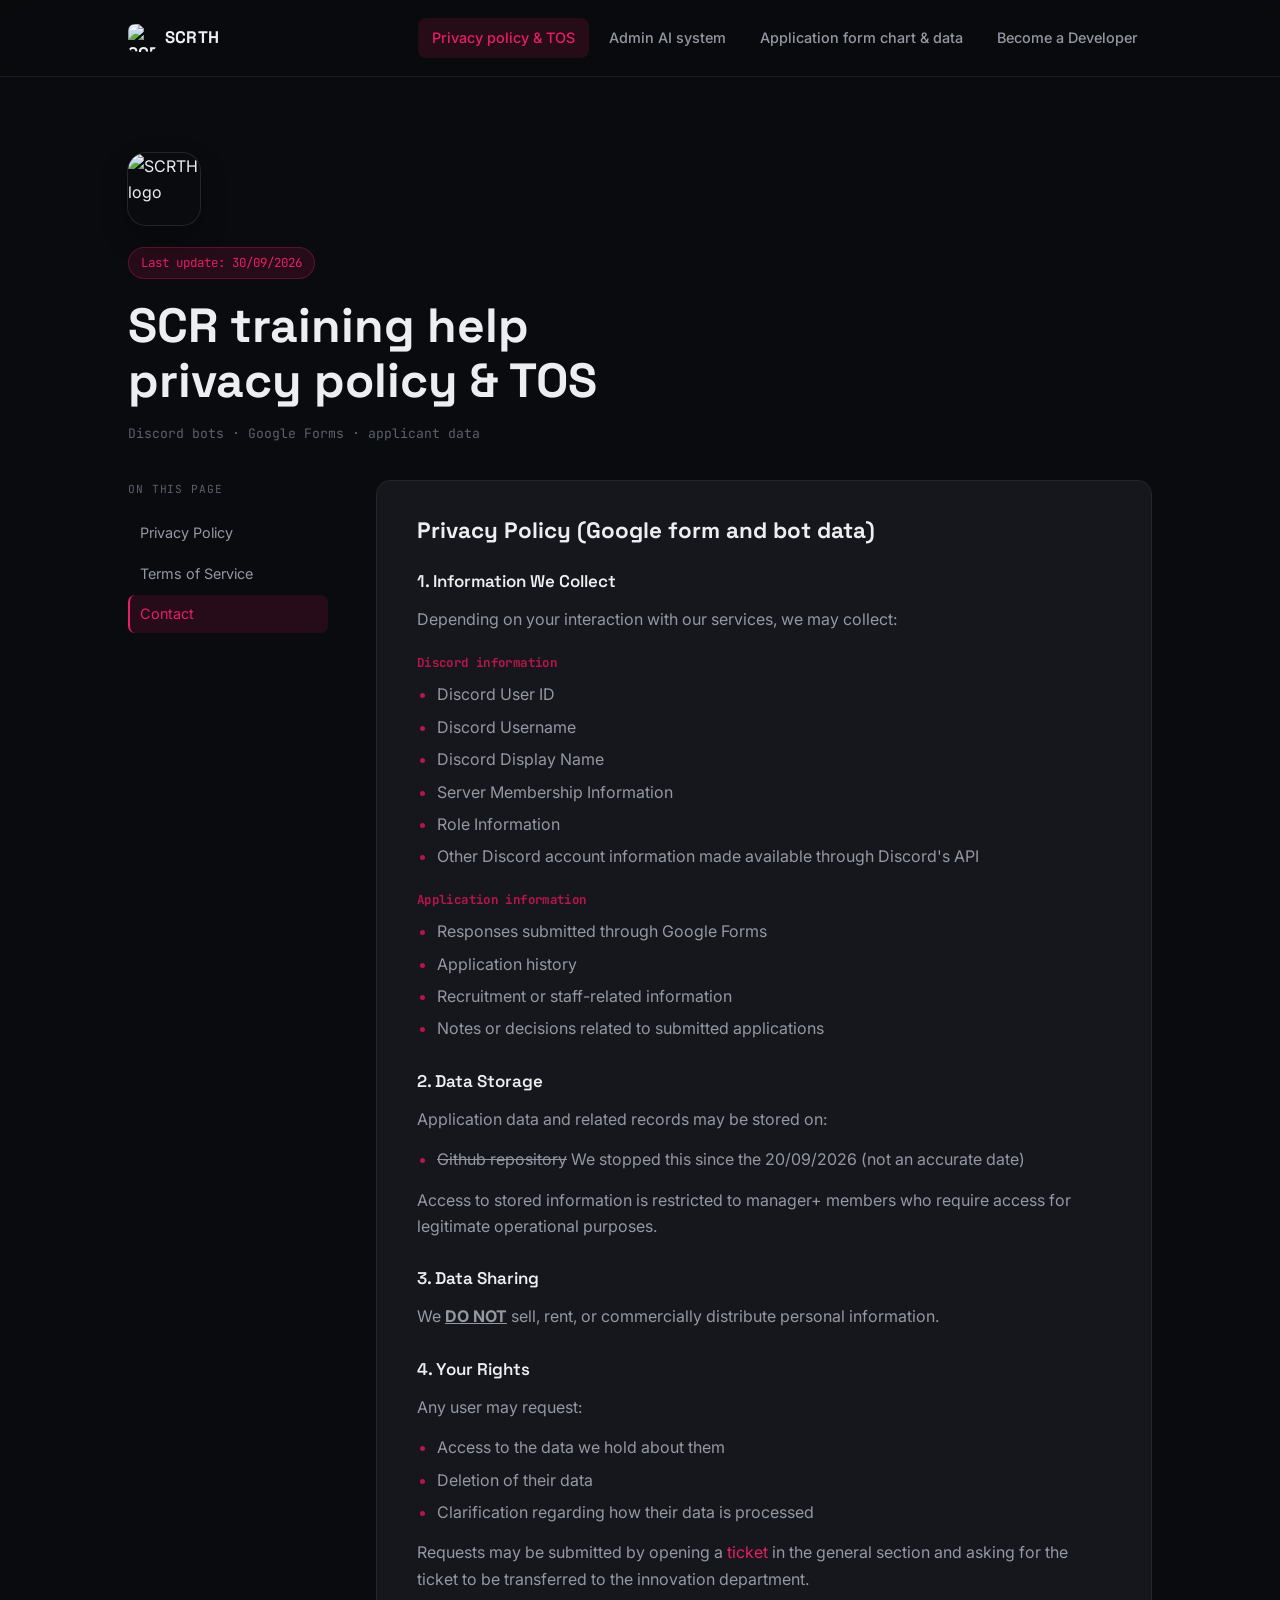
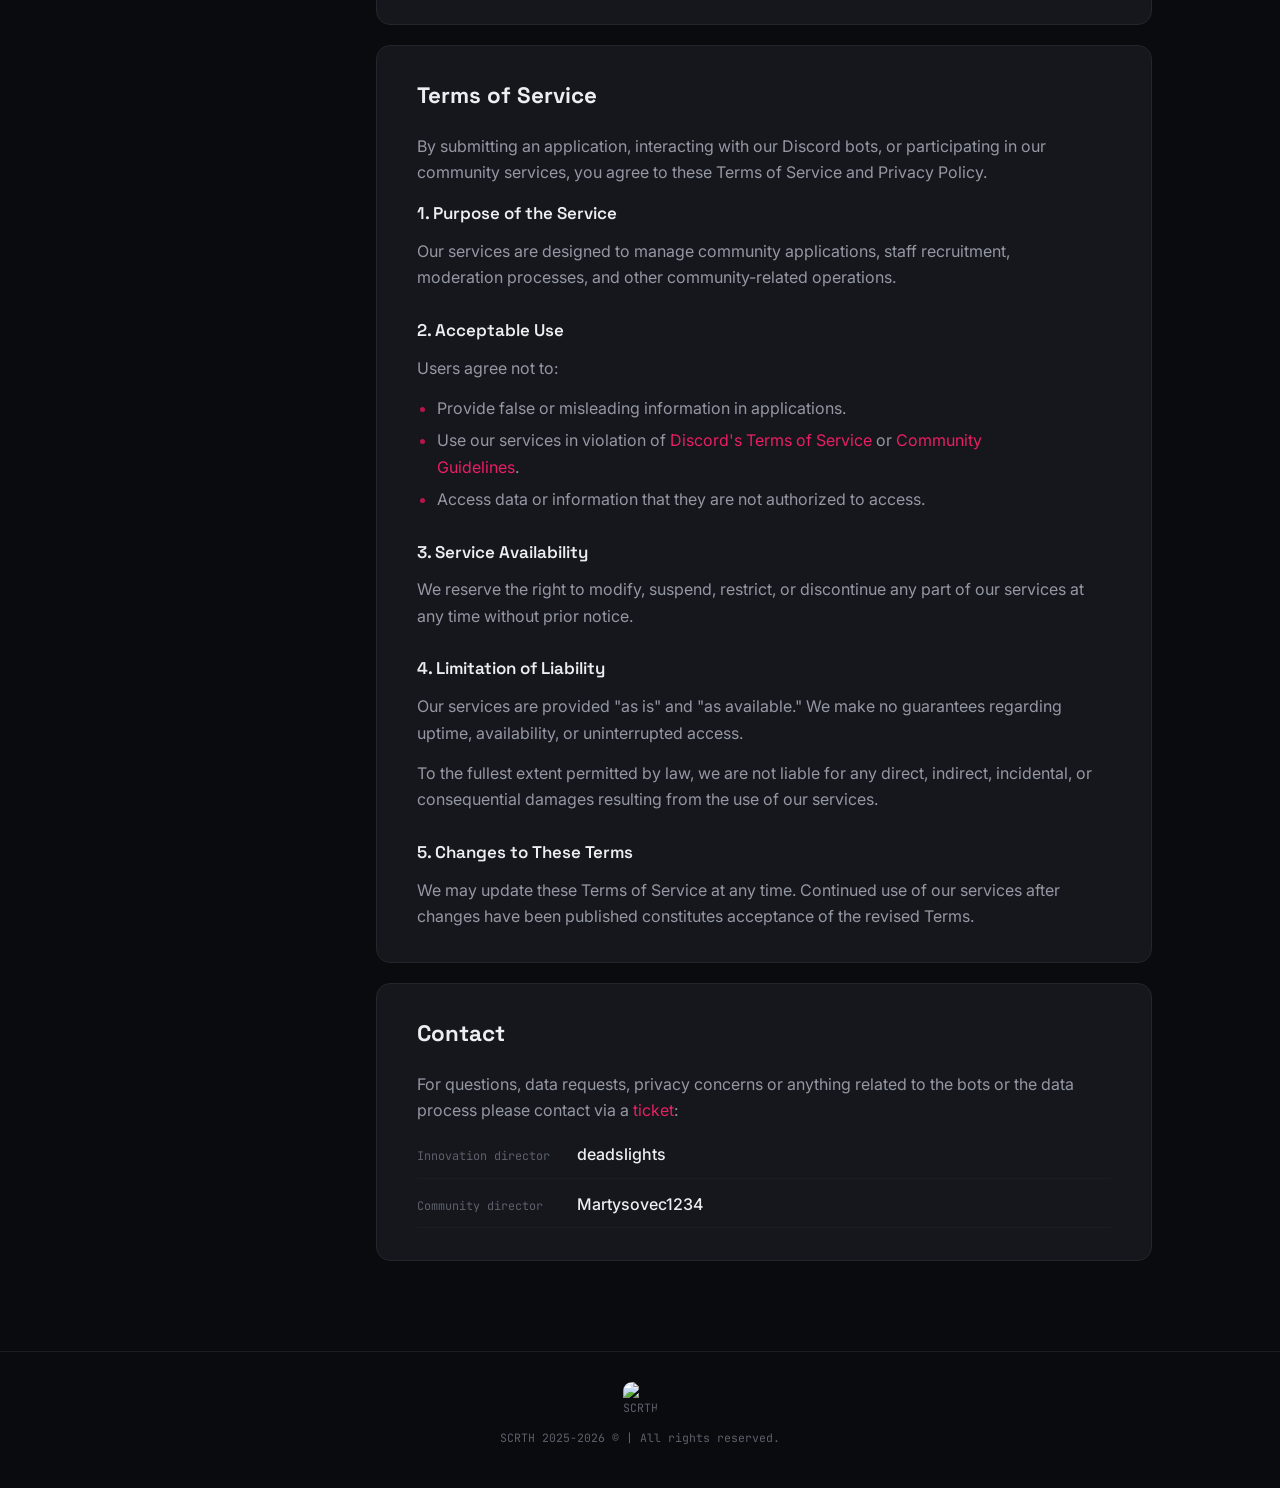
==== commit d2785e55: "also updated a bit" ====
--- a/index.html
+++ b/index.html
@@ -36,7 +36,7 @@
 <main>
   <section class="hero">
     <img class="hero-logo" src="https://images-ext-1.discordapp.net/external/XIGW6-AkXgL-zKJ_PazqP3YEymlPN2k58WCnh7IZr3c/https/message.style/cdn/images/fde4f74bac334b68717dabf56c3a1e40126b37e0a6cb617ad4eac33b327ba5ea.png?format=webp&amp;quality=lossless" alt="SCRTH logo">
-    <span class="eyebrow">Last update: 19/09/2026</span>
+    <span class="eyebrow">Last update: 30/09/2026</span>
     <h1>SCR training help<br>privacy policy &amp; TOS</h1>
     <p class="updated">Discord bots · Google Forms · applicant data</p>
   </section>
--- a/style.css
+++ b/style.css
@@ -252,6 +252,47 @@
   transform: translateY(-2px);
   transition: border-color 220ms ease, box-shadow 220ms ease, transform 220ms ease;
 }
+
+.recruitment-card{
+  padding: clamp(28px, 5vw, 48px);
+  background: var(--bg-card);
+}
+.recruitment-status{
+  display: flex;
+  align-items: center;
+  gap: 9px;
+  width: fit-content;
+  margin-bottom: 18px;
+  color: #a6e8c0;
+  font-family: var(--font-mono);
+  font-size: 0.78rem;
+  text-transform: uppercase;
+}
+.recruitment-status span{
+  width: 9px;
+  height: 9px;
+  border-radius: 50%;
+  background: #47b875;
+  box-shadow: 0 0 12px rgba(71, 184, 117, 0.65);
+}
+.card.recruitment-card h2{
+  max-width: 22ch;
+  font-size: clamp(1.6rem, 3.5vw, 2.1rem);
+}
+.recruitment-card p{ margin-bottom: 24px; }
+.recruitment-cta{
+  display: inline-flex;
+  align-items: center;
+  gap: 10px;
+  padding: 11px 16px;
+  border: 1px solid var(--accent);
+  border-radius: 7px;
+  background: var(--accent);
+  color: #fff;
+  font-weight: 600;
+  transition: background 180ms ease, transform 180ms ease;
+}
+.recruitment-cta:hover{ background: var(--accent-dim); color: #fff; transform: translateY(-2px); }
 
 .card h2{
   font-family: var(--font-display);
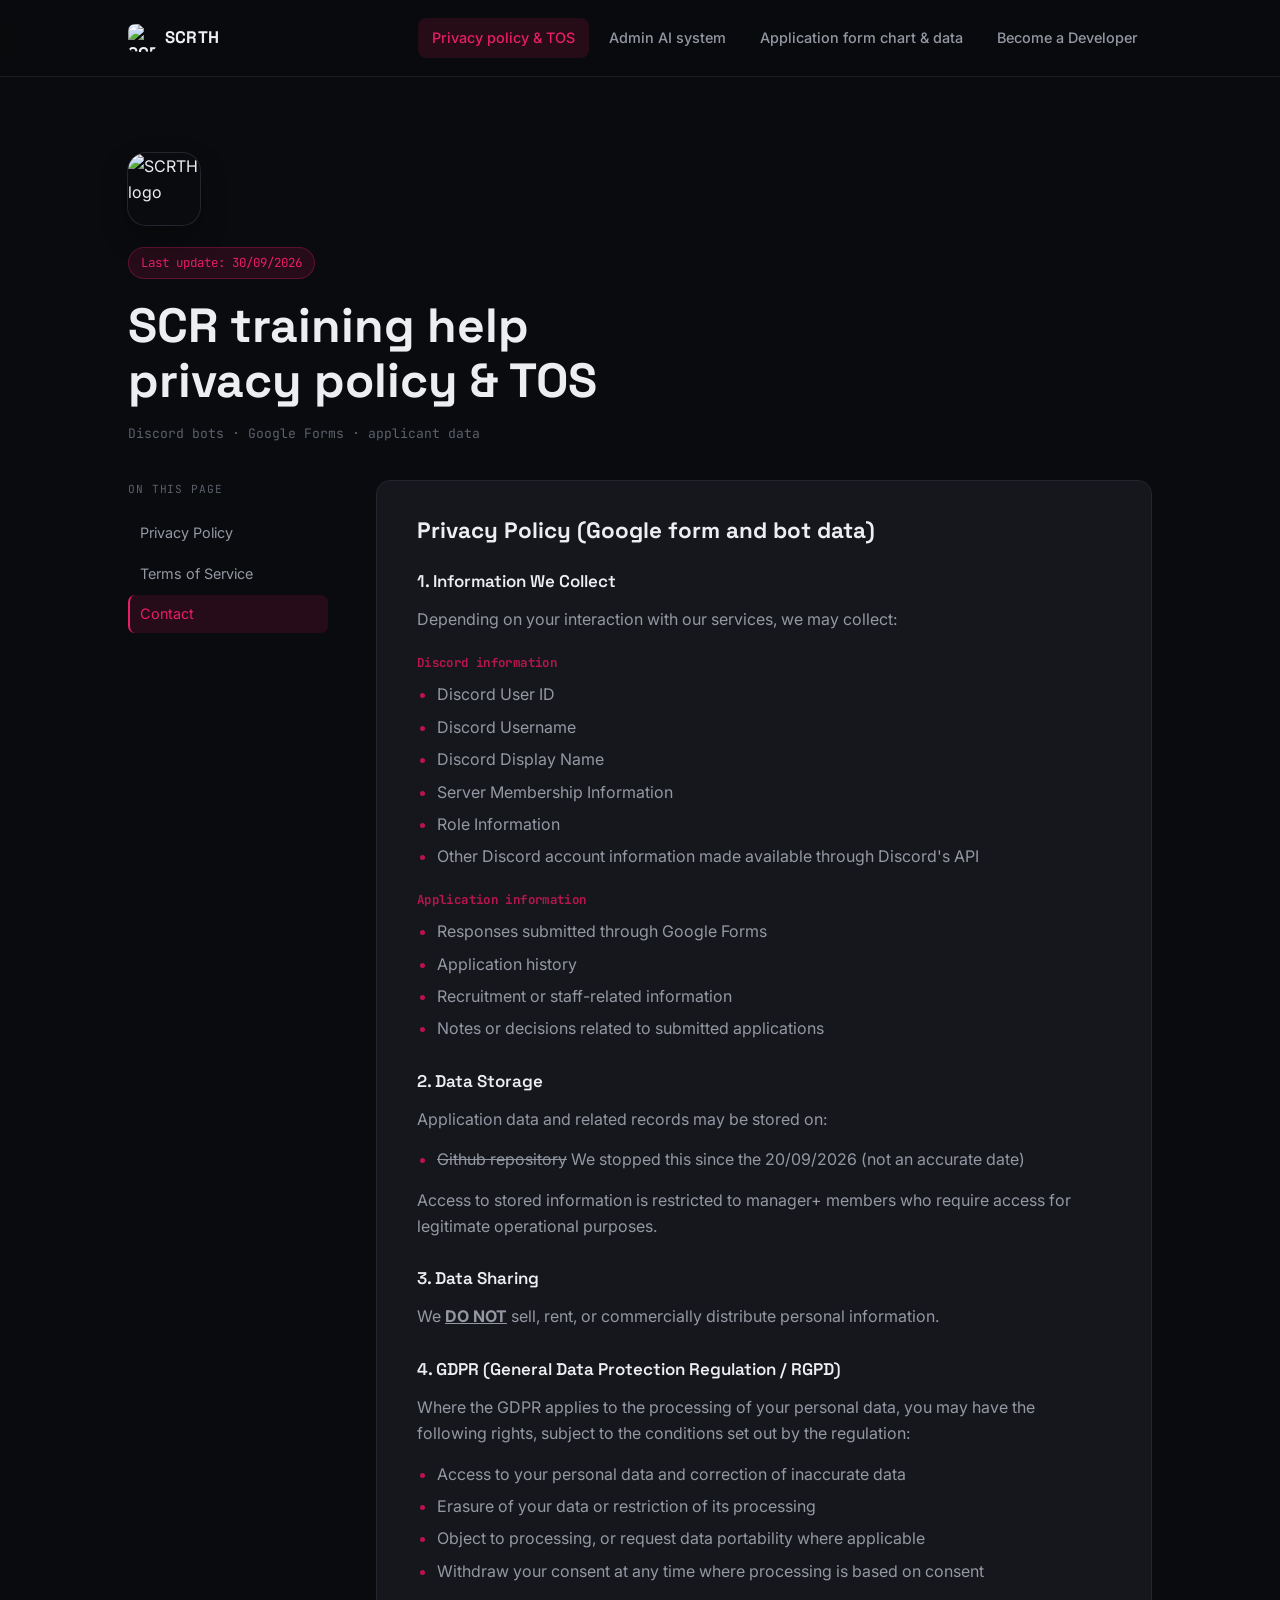
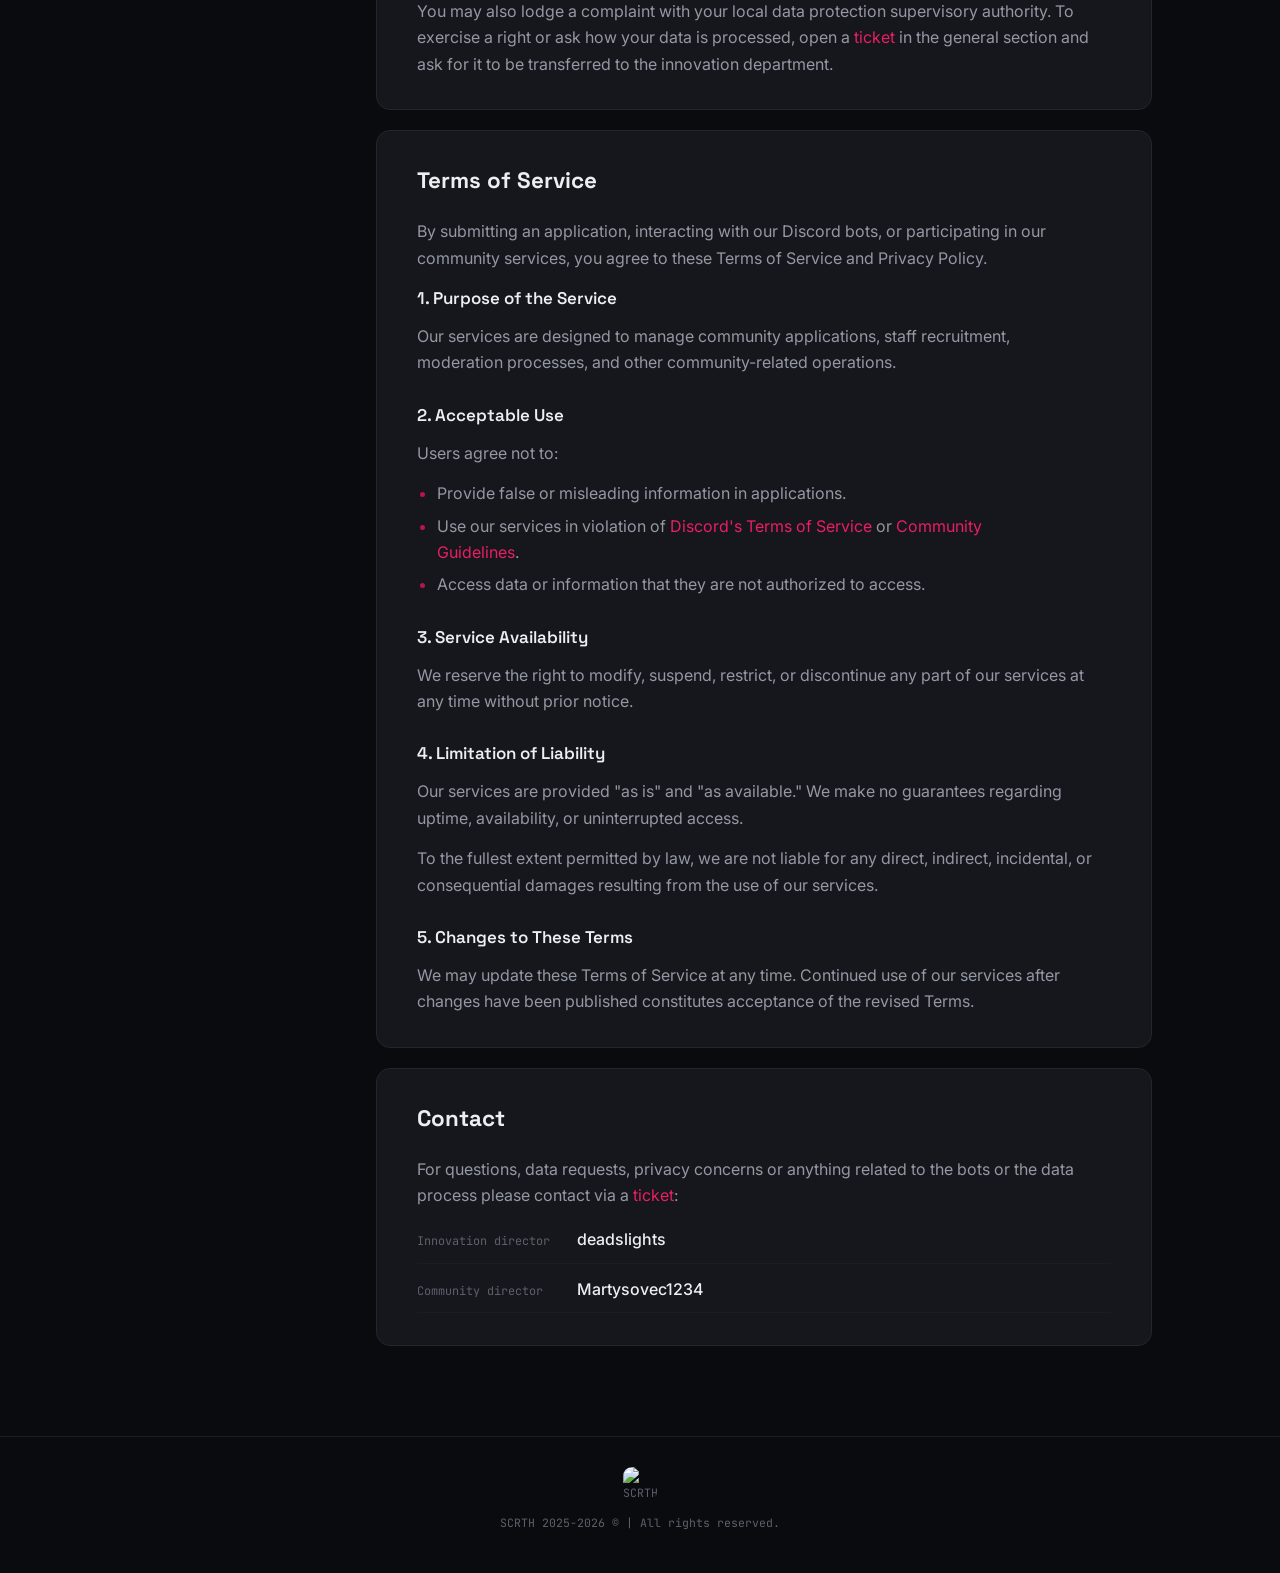
==== commit ecc6afd4: "TOS updated to include GPRD" ====
--- a/index.html
+++ b/index.html
@@ -85,14 +85,15 @@
         <h3>3. Data Sharing</h3>
         <p>We <strong><u>DO NOT</u></strong> sell, rent, or commercially distribute personal information.</p>
 
-        <h3>4. Your Rights</h3>
-        <p>Any user may request:</p>
+        <h3>4. GDPR (General Data Protection Regulation / RGPD)</h3>
+        <p>Where the GDPR applies to the processing of your personal data, you may have the following rights, subject to the conditions set out by the regulation:</p>
         <ul>
-          <li>Access to the data we hold about them</li>
-          <li>Deletion of their data</li>
-          <li>Clarification regarding how their data is processed</li>
+          <li>Access to your personal data and correction of inaccurate data</li>
+          <li>Erasure of your data or restriction of its processing</li>
+          <li>Object to processing, or request data portability where applicable</li>
+          <li>Withdraw your consent at any time where processing is based on consent</li>
         </ul>
-        <p>Requests may be submitted by opening a <a href="https://discord.com/channels/1421603145074737254/1421763128852615219" target="_blank" rel="noopener">ticket</a> in the general section and asking for the ticket to be transferred to the innovation department.</p>
+        <p>You may also lodge a complaint with your local data protection supervisory authority. To exercise a right or ask how your data is processed, open a <a href="https://discord.com/channels/1421603145074737254/1421763128852615219" target="_blank" rel="noopener">ticket</a> in the general section and ask for it to be transferred to the innovation department.</p>
 
       </section>
 
